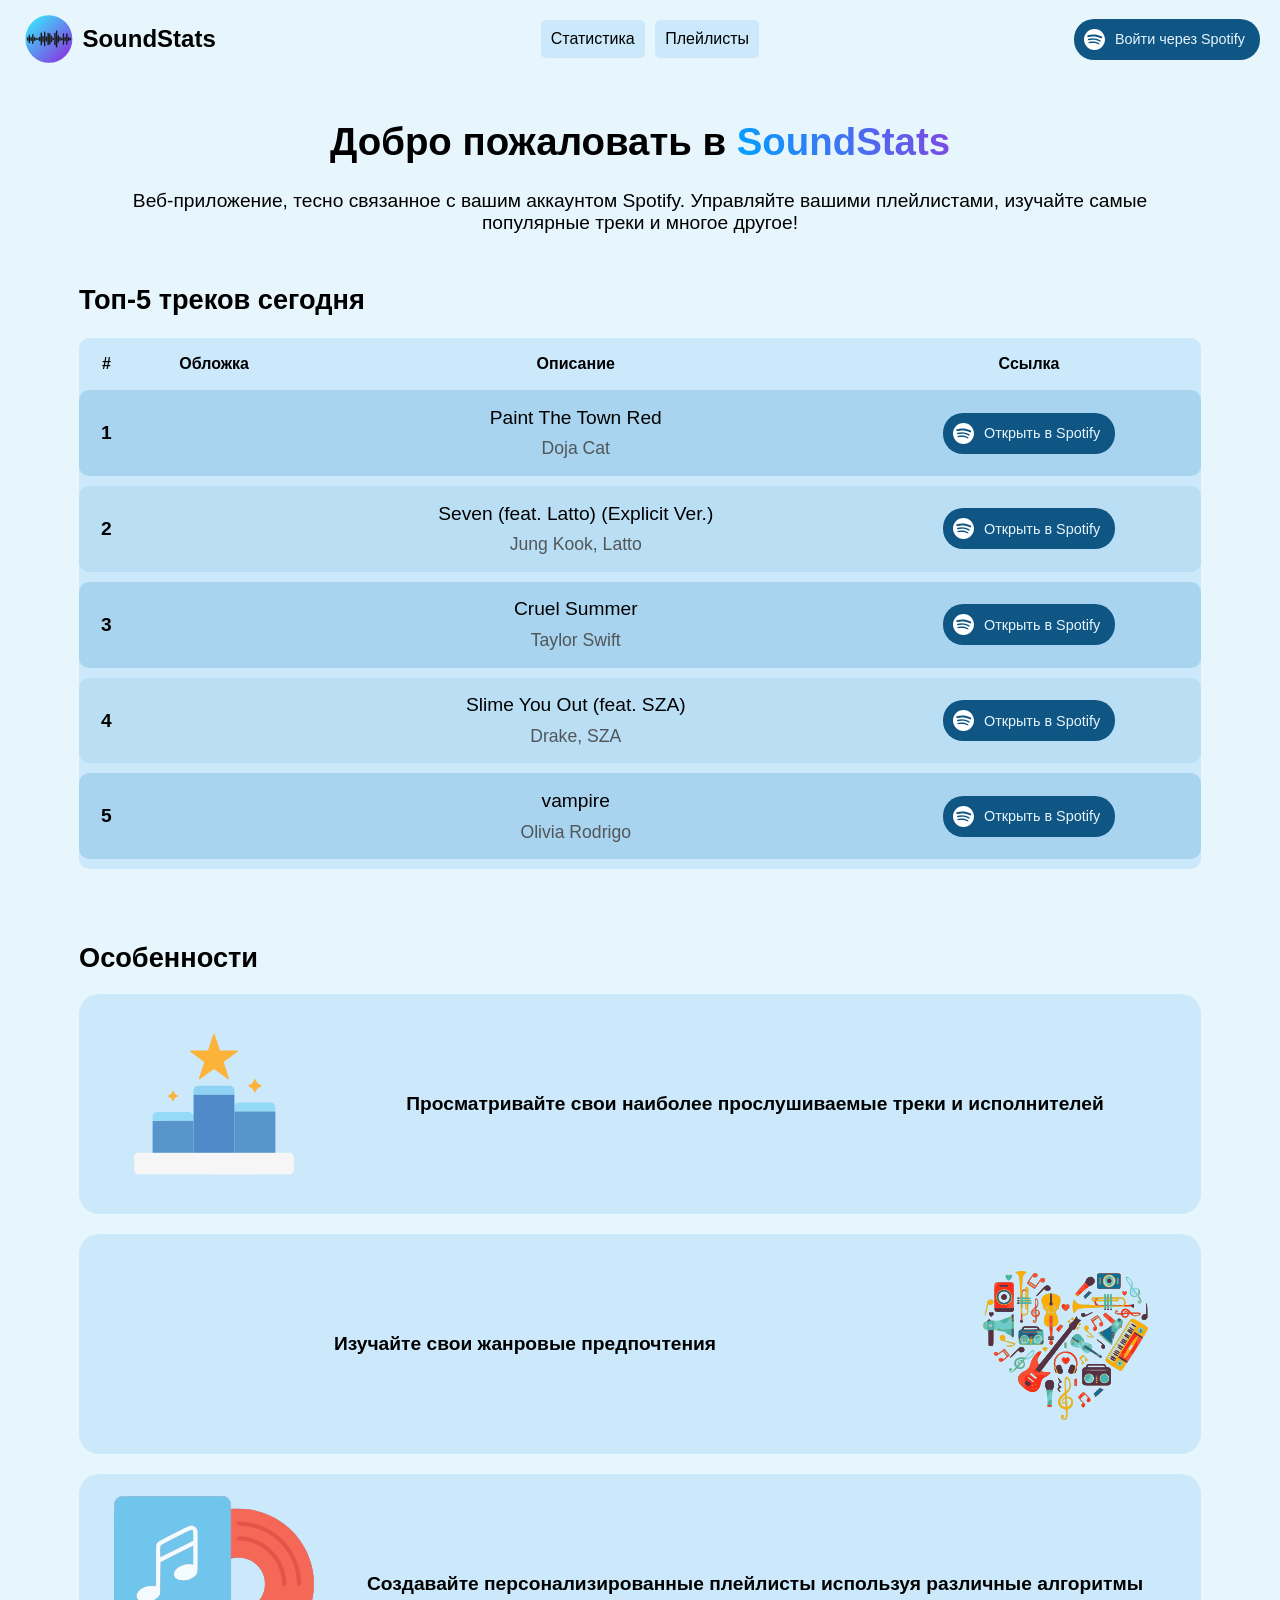
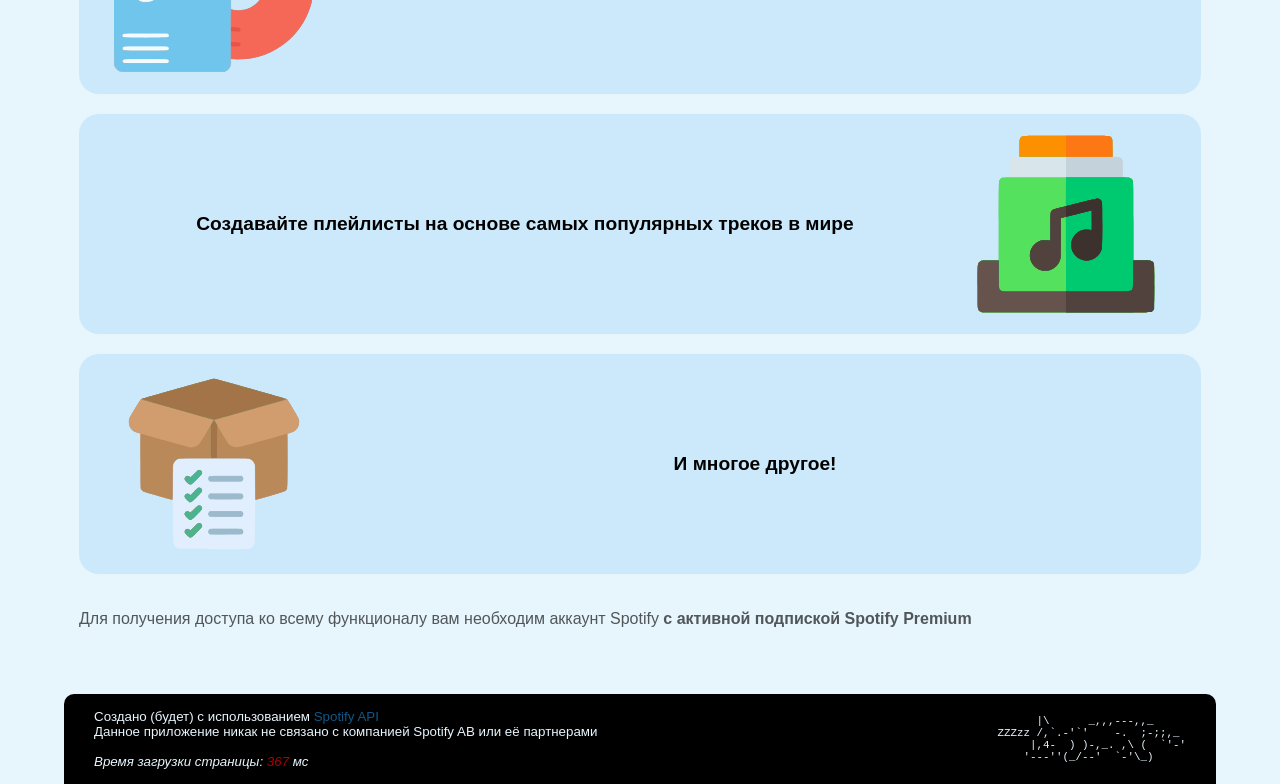
==== index.html @ 67414a47 "update spotify api links" ====
<!DOCTYPE html>
<html lang="ru">

<head>
    <meta charset="UTF-8">
    <meta name="viewport" content="user-scalable=no, initial-scale=1.0, maximum-scale=1.0, width=device-width">
    <link rel="stylesheet" href="css/outlines.css">
    <script src="js/loadTime.js"></script>
    <title>SoundStats</title>
</head>

<body class="page page_header_fixed">
<header class="header page__header header_fixed">
    <a href="index.html" class="logo">
        <img src="images/logo.svg" alt="" class="logo__icon">
        <h2 class="logo__name">SoundStats</h2>
    </a>
    <nav class="nav-menu">
        <ul class="menu">
            <li class="nav-menu__item">
                <a href="statistics.html" class="nav-button menu__nav-button">
                    <span class="nav-button__text">Статистика</span>
                </a>
            </li>
            <li class="nav-menu__item">
                <a href="playlists.html" class="nav-button menu__nav-button">
                    <span class="nav-button__text">Плейлисты</span>
                </a>
            </li>
        </ul>
    </nav>
    <a href="#" class="button button_primary button_iconed">
        <img src="images/spotify_icon_alt.svg" alt="" class="button__spotify-logo">
        <span class="button__text">Войти через Spotify</span>
    </a>
    <input type="checkbox" id="ham-toggle">
    <label class="ham-button" for="ham-toggle">
        <span></span>
    </label>
    <nav class="ham-menu">
        <ul class="menu">
            <li class="ham-menu__item">
                <a href="#" class="ham-menu__link">Войти</a>
            </li>
            <li class="ham-menu__item ham-menu__item_active">
                <a class="ham-menu__link">Главная</a>
            </li>
            <li class="ham-menu__item">
                <a href="statistics.html" class="ham-menu__link">Статистика</a>
            </li>
            <li class="ham-menu__item">
                <a href="playlists.html" class="ham-menu__link">Плейлисты</a>
            </li>
        </ul>
    </nav>
</header>

<main class="main">
    <div class="main__inner">
        <div class="welcome">
            <h1>Добро пожаловать в <span class="name_colored">SoundStats</span></h1>
            <p>
                Веб-приложение, тесно связанное с вашим аккаунтом Spotify.
                Управляйте вашими плейлистами, изучайте самые популярные треки и многое другое!
            </p>
        </div>

        <article class="top-tracks">
            <h2 class="top-tracks__title">Топ-5 треков
                <time datetime="2023-09-19">сегодня</time>
            </h2>
            <table class="table">
                <thead class="table__header">
                <tr>
                    <th class="table__cell">#</th>
                    <th class="table__cell">Обложка</th>
                    <th class="table__cell">Описание</th>
                    <th class="table__cell">Ссылка</th>
                </tr>
                </thead>
                <tbody>
                <tr class="table__row">
                    <td class="table__index table__cell">1</td>
                    <td class="table__cover table__cell">
                        <img src="https://i.scdn.co/image/ab67616d0000b2737acee948ecac8380c1b6ce30" class="table__cover-img" alt="">
                    </td>
                    <td class="table__info table__cell">
                        <p class="table__info-track">Paint The Town Red</p>
                        <p class="table__info-artist">Doja Cat</p>
                    </td>
                    <td class="table__link table__cell">
                        <a href="https://open.spotify.com/track/2IGMVunIBsBLtEQyoI1Mu7" class="button button_primary button_iconed">
                            <img src="images/spotify_icon_alt.svg" alt="" class="button__spotify-logo">
                            <span class="button__text">Открыть в Spotify</span>
                        </a>
                    </td>
                </tr>
                <tr class="table__row">
                    <td class="table__index table__cell">2</td>
                    <td class="table__cover table__cell">
                        <img src="https://i.scdn.co/image/ab67616d0000b273bf5cce5a0e1ed03a626bdd74" class="table__cover-img" alt="">
                    </td>
                    <td class="table__info table__cell">
                        <p class="table__info-track">Seven (feat. Latto) (Explicit Ver.)</p>
                        <p class="table__info-artist">Jung Kook, Latto</p>
                    </td>
                    <td class="table__link table__cell">
                        <a href="https://open.spotify.com/track/7x9aauaA9cu6tyfpHnqDLo" class="button button_primary button_iconed">
                            <img src="images/spotify_icon_alt.svg" alt="" class="button__spotify-logo">
                            <span class="button__text">Открыть в Spotify</span>
                        </a>
                    </td>
                </tr>
                <tr class="table__row">
                    <td class="table__index table__cell">3</td>
                    <td class="table__cover table__cell">
                        <img src="https://i.scdn.co/image/ab67616d0000b273e787cffec20aa2a396a61647" class="table__cover-img" alt="">
                    </td>
                    <td class="table__info table__cell">
                        <p class="table__info-track">Cruel Summer</p>
                        <p class="table__info-artist">Taylor Swift</p>
                    </td>
                    <td class="table__link table__cell">
                        <a href="https://open.spotify.com/track/1BxfuPKGuaTgP7aM0Bbdwr" class="button button_primary button_iconed">
                            <img src="images/spotify_icon_alt.svg" alt="" class="button__spotify-logo">
                            <span class="button__text">Открыть в Spotify</span>
                        </a>
                    </td>
                </tr>
                <tr class="table__row">
                    <td class="table__index table__cell">4</td>
                    <td class="table__cover table__cell">
                        <img src="https://i.scdn.co/image/ab67616d0000b2733b2df9103b8b1bad69ec4aa9" class="table__cover-img" alt="">
                    </td>
                    <td class="table__info table__cell">
                        <p class="table__info-track">Slime You Out (feat. SZA)</p>
                        <p class="table__info-artist">Drake, SZA</p>
                    </td>
                    <td class="table__link table__cell">
                        <a href="https://open.spotify.com/track/3RaCGXCiiMufRPoexXxGkV" class="button button_primary button_iconed">
                            <img src="images/spotify_icon_alt.svg" alt="" class="button__spotify-logo">
                            <span class="button__text">Открыть в Spotify</span>
                        </a>
                    </td>
                </tr>
                <tr class="table__row">
                    <td class="table__index table__cell">5</td>
                    <td class="table__cover table__cell">
                        <img src="https://i.scdn.co/image/ab67616d0000b273e85259a1cae29a8d91f2093d" class="table__cover-img" alt="">
                    </td>
                    <td class="table__info table__cell">
                        <p class="table__info-track">vampire</p>
                        <p class="table__info-artist">Olivia Rodrigo</p>
                    </td>
                    <td class="table__link table__cell">
                        <a href="https://open.spotify.com/track/1kuGVB7EU95pJObxwvfwKS" class="button button_primary button_iconed">
                            <img src="images/spotify_icon_alt.svg" alt="" class="button__spotify-logo">
                            <span class="button__text">Открыть в Spotify</span>
                        </a>
                    </td>
                </tr>
                </tbody>
            </table>
        </article>

        <article class="flex-list">
            <h2 class="flex-list__header">Особенности</h2>
            <article class="flex-list__item feature">
                <div class="feature__info">Просматривайте свои наиболее прослушиваемые треки и исполнителей</div>
                <img src="images/ranking.svg" class="feature__img" alt="ranking">
            </article>
            <article class="flex-list__item feature">
                <div class="feature__info">Изучайте свои жанровые предпочтения</div>
                <img src="images/music_genres.svg" class="feature__img" alt="music instruments">
            </article>
            <article class="flex-list__item feature">
                <div class="feature__info">Создавайте персонализированные плейлисты используя различные алгоритмы</div>
                <img src="images/album.svg" class="feature__img" alt="music album">
            </article>
            <article class="flex-list__item feature">
                <div class="feature__info">Создавайте плейлисты на основе самых популярных треков в мире</div>
                <img src="images/playlist.svg" class="feature__img" alt="playlist">
            </article>
            <article class="flex-list__item feature">
                <div class="feature__info">И многое другое!</div>
                <img src="images/features_list.svg" class="feature__img" alt="list">
            </article>
            <aside class="flex-list__footer">
                <p>
                    Для получения доступа ко всему функционалу вам необходим
                    аккаунт Spotify <strong>с активной подпиской Spotify Premium</strong>
                </p>
            </aside>
        </article>
    </div>
</main>

<footer class="footer page__footer">
    <div class="footer__info">
        Создано (будет) с использованием <a href="https://developer.spotify.com/documentation/web-api" class="link">Spotify API</a><br>
        Данное приложение никак не связано с компанией Spotify AB или её партнерами <br> <br>
        <div class="footer__load-time">
            Время загрузки страницы: <span id="load-time"></span>мс
        </div>
    </div>
    <div class="footer__ascii">
            <pre>
      |\      _,,,---,,_
ZZZzz /,`.-'`'    -.  ;-;;,_
     |,4-  ) )-,_. ,\ (  `'-'
    '---''(_/--'  `-'\_)</pre>
    </div>
</footer>

</body>
</html>
---- css/outlines.css ----
:root {
    --text: #000000;
    --text-secondary: color-mix(in srgb, var(--text) 65%, var(--background));
    --background: #e7f5fd;
    --primary: #105684;
    --secondary: #cbe9fb;
    --accent: #2282bf;
}

a {
    text-decoration: none;
    color: inherit;
}

.menu {
    list-style: none;
    margin: 0;
    padding: 0;
}

.nav-button {
    display: block;
    background-color: var(--secondary);
    border-radius: 5px;
    color: var(--text);
    text-align: center;
    padding: 10px;
    cursor: pointer;
}

.menu__nav-button {
    margin: 0 3px;
}

.logo__icon {
    display: inline-block;
    width: 48px;
    height: 48px;
    vertical-align: middle;
    margin: 5px;
}

.logo__name {
    display: inline-block;
    color: var(--text);
    vertical-align: middle;
    margin: auto 10px auto 0;
}

.button {
    height: 41px;
    display: inline-flex;
    border-radius: 20px;
    align-items: center;
    vertical-align: middle;
}

.button_iconed {
    padding-right: 15px;
}

.button_primary {
    background-color: var(--primary);
    color: var(--background);
}

.button_secondary {
    background-color: var(--secondary);
    color: var(--text);
}

.nav-menu {
    flex-grow: 0;
}

.nav-menu__item {
    display: inline-block;
}

.nav-button:hover {
    background-color: color-mix(in srgb, var(--secondary) 90%, var(--accent));
}

.nav-button:active {
    background-color: color-mix(in srgb, var(--secondary) 80%, var(--accent));
}

.button__spotify-logo {
    float: left;
    height: 21px;
    width: 21px;
    padding: 10px;
}

.page {
    color: var(--text);
    background-color: var(--background);
    font-family: "Trebuchet MS", sans-serif;
}

.page_header_fixed {
    margin: 120px 0 0 0;
}

.header {
    border-radius: 0 0 10px 10px;
    box-sizing: border-box;
    width: 100%;
    background-color: var(--background);
    display: flex;
    flex-direction: row;
    justify-content: space-between;
    align-items: center;
}

.page__header {
    padding: 10px 20px;
}

.header_fixed {
    position: fixed;
    top: 0;
    z-index: 1;
}

.footer {
    background-color: var(--text);
    color: var(--background);
    border-radius: 10px 10px 0 0;
    font-size: smaller;
    display: flex;
    align-items: center;
    justify-content: space-between;
}

.page__footer {
    margin: 0 5vw;
    padding: 5px 30px;
}

.footer__load-time {
    font-style: italic;
}

#load-time {
    color: #ab0000;
}

.nav-button__text_active {
    border-bottom: var(--accent) solid 2px;
}

.link {
    color: var(--primary);
}

.main__inner {
    margin: 0 5vw;
    padding: 0 15px;
}

.flex-list {
    display: flex;
    flex-direction: column;
    row-gap: 20px;
    margin: 50px 0;
}

.flex-list__item {

}

.feature {
    display: flex;
    align-items: center;
    background-color: var(--secondary);
    border-radius: 20px;
    padding: 10px 20px;
}

.feature__img {
    width: 200px;
    height: auto;
    aspect-ratio: 1;
    margin: 0 15px;
}

.flex-list__item:nth-child(even) {
    flex-direction: row-reverse;
}

.feature__info {
    align-self: center;
    text-align: center;
    flex-grow: 1;
    font-weight: 600;
    font-size: 1.2rem;
}

.flex-list__footer {
    color: var(--text-secondary);
}

.welcome {
    text-align: center;
    font-size: 1.2rem;
    margin: 50px 0;
}

.name_colored {
    background: -webkit-linear-gradient(20deg, #00a2ff, #8046e3);
    -webkit-background-clip: text;
    -webkit-text-fill-color: transparent;
}

.button__text {
    text-align: center;
    font-size: 0.9rem;
}

#ham-toggle {
    display: none;
}

.ham-button {
    display: none;
    align-items: center;
    position: fixed;
    right: 20px;
    width: 26px;
    height: 26px;
    cursor: pointer;
    z-index: 1;
}

.ham-button > span,
.ham-button > span::before,
.ham-button > span::after {
    display: block;
    position: absolute;
    width: 100%;
    height: 2px;
    background-color: var(--primary);
}
.ham-button > span::before {
    content: '';
    top: -8px;
}
.ham-button > span::after {
    content: '';
    top: 8px;
}

.ham-menu {
    position: fixed;
    visibility: hidden;
    top: 0;
    right: -100%;
    width: 270px;
    height: 100%;
    margin: 0;
    padding: 60px 0;
    list-style: none;
    text-align: center;
    background-color: var(--secondary);
    box-shadow: var(--accent) -1px 0 10px;
}

.ham-menu__item {
    display: block;
    margin: 12px 36px;
    color: var(--text);
    font-size: larger;
    font-weight: 600;
}

.ham-menu__item_active {
    border-left: var(--accent) solid 2px;
}

.ham-menu__item:hover {
    background-color: color-mix(in srgb, var(--secondary) 90%, var(--accent));
}

.ham-menu__item:active {
    background-color: color-mix(in srgb, var(--secondary) 80%, var(--accent));
}

.ham-menu__link {
    display: block;
    cursor: pointer;
    padding: 8px 0;
}

.footer__info {
    padding: 10px 0;
    flex-grow: 1;
}

.footer__ascii {
    margin-left: 10px;
}

.button:hover {
    filter: brightness(95%);
}

.button:active {
    filter: brightness(85%);
}

.top-tracks {
    margin: 50px 0;
}

.top-tracks__title {
    font-size: 1.7rem;
}

.table {
    background-color: var(--secondary);
    width: 100%;
    border-radius: 10px;
    border-spacing: 0 10px;
}

.flex-list__header {
    margin-bottom: 0;
    font-size: 1.7rem;
}

.table__cell {
    padding: 7px 10px;
}

.table__cover-img {
    height: 128px;
    box-shadow: 5px 5px 5px var(--accent);
}

.table__row {
    vertical-align: middle;
    text-align: center;
    background-color: color-mix(in srgb, var(--secondary) 80%, var(--accent));
}

.table__row>td:first-child, .table__row>th:first-child {
    border-radius: 10px 0 0 10px;
}

.table__row>td:last-child, .table__row>th:last-child {
    border-radius: 0 10px 10px 0;
}

.table__row:nth-child(even) {
    background-color: color-mix(in srgb, var(--secondary) 90%, var(--accent));
}

.table__info-track {
    font-size: 1.2rem;
    margin: 0.6rem;
}

.table__info-artist {
    font-size: 1.1rem;
    color: var(--text-secondary);
    margin: 0.6rem;
}

.table__index {
    font-size: 1.2rem;
    font-weight: 700;
}

@media screen and (max-width: 700px) {
    .nav-menu, .header .button {
        display: none;
    }
    .ham-button {
        display: flex;
    }
    .footer__ascii {
        display: none;
    }
    .table__cover-img {
        height: 96px;
    }
    #ham-toggle:checked ~ .ham-menu {
        visibility: visible;
        right: 0;
    }
}

@media screen and (max-width: 600px) {
    .flex-list .flex-list__item {
        flex-direction: column-reverse;
    }
    .feature__img {
        width: 150px;
    }
    .table__cover-img {
        height: 64px;
    }
    .table__cell {
        padding: 5px;
    }
    .main__inner {
        margin: 0;
        padding: 0 2vw;
    }
    .page__footer {
        margin: 0;
    }
}
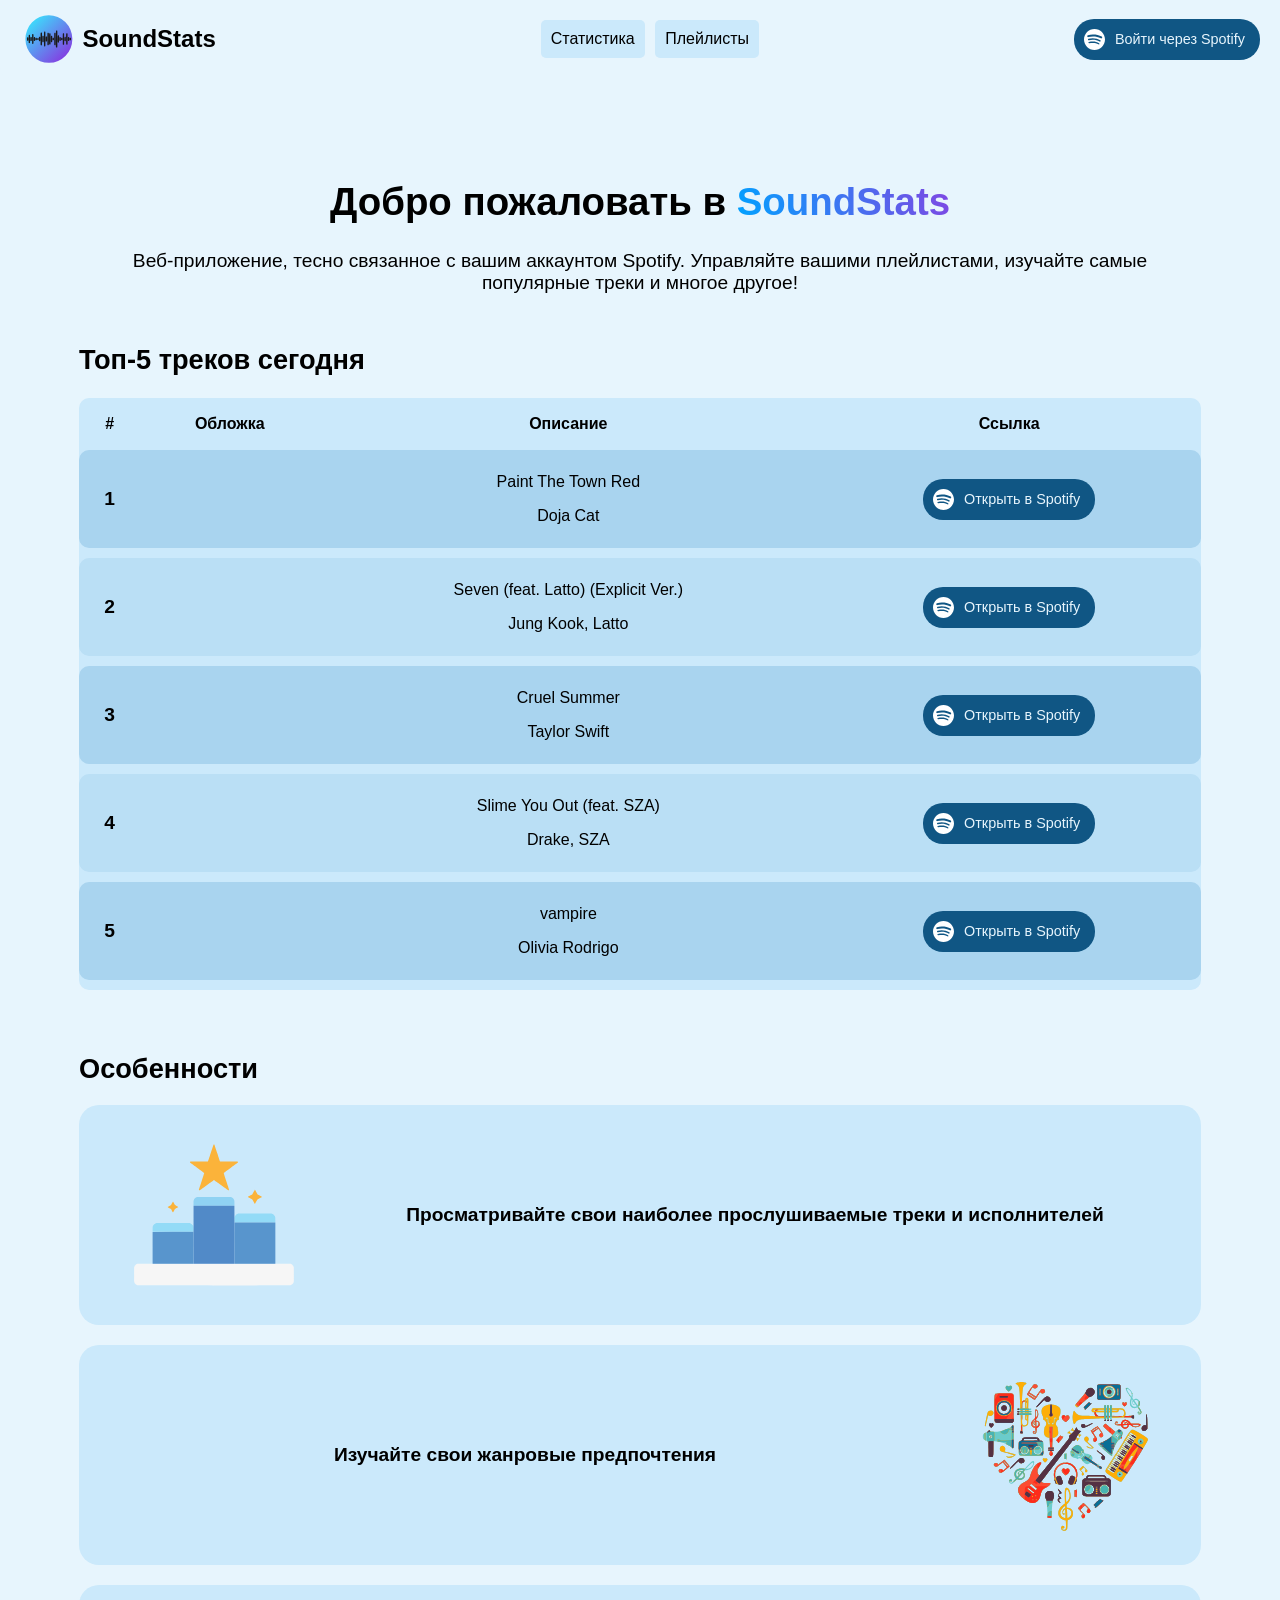
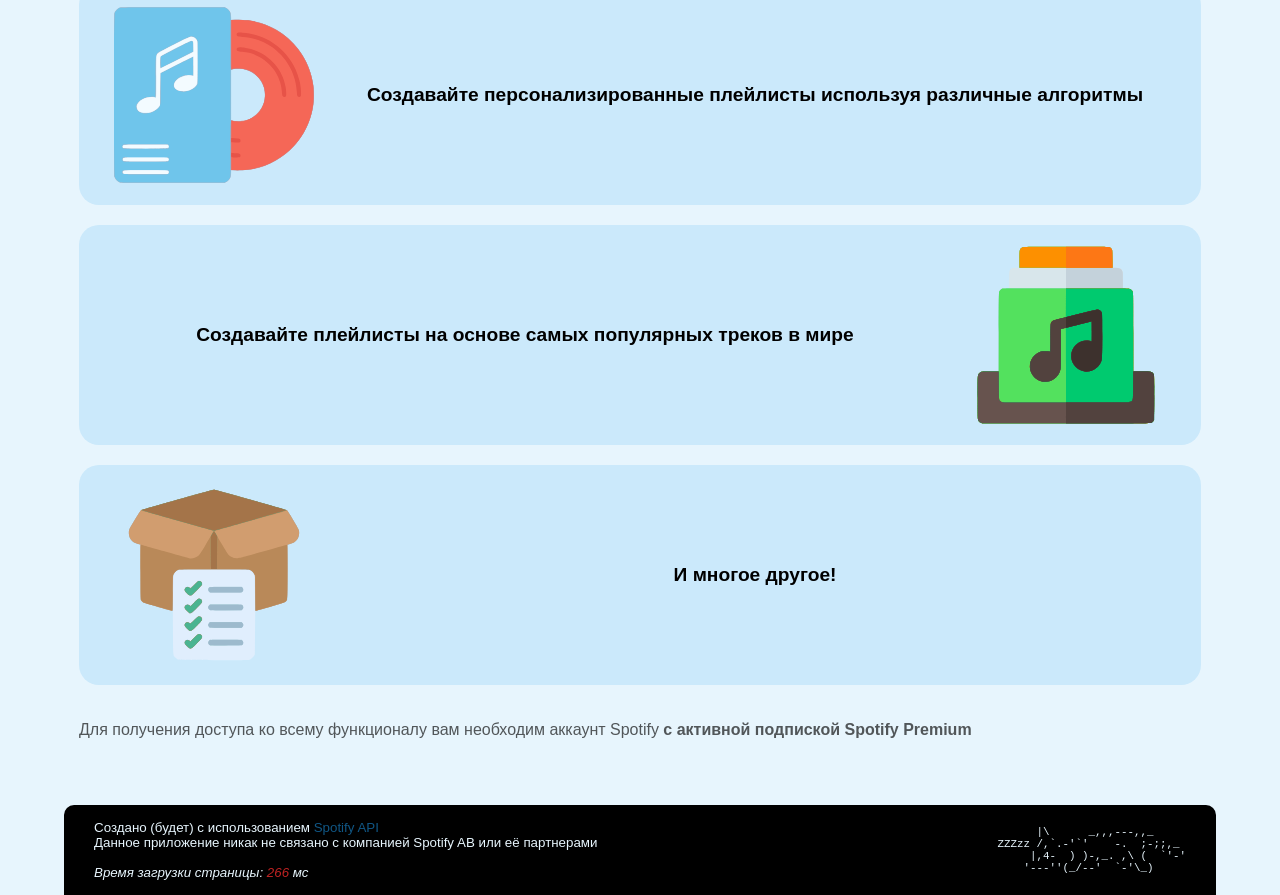
==== commit 7144c165: "rename table info classes" ====
--- a/index.html
+++ b/index.html
@@ -43,7 +43,7 @@
                 <a href="#" class="ham-menu__link">Войти</a>
             </li>
             <li class="ham-menu__item ham-menu__item_active">
-                <a class="ham-menu__link">Главная</a>
+                <a href="index.html" class="ham-menu__link">Главная</a>
             </li>
             <li class="ham-menu__item">
                 <a href="statistics.html" class="ham-menu__link">Статистика</a>
@@ -85,8 +85,8 @@
                         <img src="https://i.scdn.co/image/ab67616d0000b2737acee948ecac8380c1b6ce30" class="table__cover-img" alt="">
                     </td>
                     <td class="table__info table__cell">
-                        <p class="table__info-track">Paint The Town Red</p>
-                        <p class="table__info-artist">Doja Cat</p>
+                        <p class="table__info-primary">Paint The Town Red</p>
+                        <p class="table__info-secondary">Doja Cat</p>
                     </td>
                     <td class="table__link table__cell">
                         <a href="https://open.spotify.com/track/2IGMVunIBsBLtEQyoI1Mu7" class="button button_primary button_iconed">
@@ -101,8 +101,8 @@
                         <img src="https://i.scdn.co/image/ab67616d0000b273bf5cce5a0e1ed03a626bdd74" class="table__cover-img" alt="">
                     </td>
                     <td class="table__info table__cell">
-                        <p class="table__info-track">Seven (feat. Latto) (Explicit Ver.)</p>
-                        <p class="table__info-artist">Jung Kook, Latto</p>
+                        <p class="table__info-primary">Seven (feat. Latto) (Explicit Ver.)</p>
+                        <p class="table__info-secondary">Jung Kook, Latto</p>
                     </td>
                     <td class="table__link table__cell">
                         <a href="https://open.spotify.com/track/7x9aauaA9cu6tyfpHnqDLo" class="button button_primary button_iconed">
@@ -117,8 +117,8 @@
                         <img src="https://i.scdn.co/image/ab67616d0000b273e787cffec20aa2a396a61647" class="table__cover-img" alt="">
                     </td>
                     <td class="table__info table__cell">
-                        <p class="table__info-track">Cruel Summer</p>
-                        <p class="table__info-artist">Taylor Swift</p>
+                        <p class="table__info-primary">Cruel Summer</p>
+                        <p class="table__info-secondary">Taylor Swift</p>
                     </td>
                     <td class="table__link table__cell">
                         <a href="https://open.spotify.com/track/1BxfuPKGuaTgP7aM0Bbdwr" class="button button_primary button_iconed">
@@ -133,8 +133,8 @@
                         <img src="https://i.scdn.co/image/ab67616d0000b2733b2df9103b8b1bad69ec4aa9" class="table__cover-img" alt="">
                     </td>
                     <td class="table__info table__cell">
-                        <p class="table__info-track">Slime You Out (feat. SZA)</p>
-                        <p class="table__info-artist">Drake, SZA</p>
+                        <p class="table__info-primary">Slime You Out (feat. SZA)</p>
+                        <p class="table__info-secondary">Drake, SZA</p>
                     </td>
                     <td class="table__link table__cell">
                         <a href="https://open.spotify.com/track/3RaCGXCiiMufRPoexXxGkV" class="button button_primary button_iconed">
@@ -149,8 +149,8 @@
                         <img src="https://i.scdn.co/image/ab67616d0000b273e85259a1cae29a8d91f2093d" class="table__cover-img" alt="">
                     </td>
                     <td class="table__info table__cell">
-                        <p class="table__info-track">vampire</p>
-                        <p class="table__info-artist">Olivia Rodrigo</p>
+                        <p class="table__info-primary">vampire</p>
+                        <p class="table__info-secondary">Olivia Rodrigo</p>
                     </td>
                     <td class="table__link table__cell">
                         <a href="https://open.spotify.com/track/1kuGVB7EU95pJObxwvfwKS" class="button button_primary button_iconed">
--- a/css/outlines.css
+++ b/css/outlines.css
@@ -5,6 +5,7 @@
     --primary: #105684;
     --secondary: #cbe9fb;
     --accent: #2282bf;
+    --accent-alt: #bf2222;
 }
 
 a {
@@ -51,12 +52,16 @@
     height: 41px;
     display: inline-flex;
     border-radius: 20px;
-    align-items: center;
     vertical-align: middle;
+    padding: 0 15px;
+    align-items: center;
+    justify-content: center;
+    cursor: pointer;
+    border: none;
 }
 
 .button_iconed {
-    padding-right: 15px;
+    padding-left: 0;
 }
 
 .button_primary {
@@ -143,7 +148,7 @@
 }
 
 #load-time {
-    color: #ab0000;
+    color: var(--accent-alt);
 }
 
 .nav-button__text_active {
@@ -156,26 +161,25 @@
 
 .main__inner {
     margin: 0 5vw;
-    padding: 0 15px;
+    padding: 10px 15px;
 }
 
 .flex-list {
     display: flex;
     flex-direction: column;
     row-gap: 20px;
-    margin: 50px 0;
+    margin: 40px 0;
 }
 
 .flex-list__item {
-
+    background-color: var(--secondary);
+    border-radius: 20px;
+    padding: 10px 20px;
 }
 
 .feature {
     display: flex;
     align-items: center;
-    background-color: var(--secondary);
-    border-radius: 20px;
-    padding: 10px 20px;
 }
 
 .feature__img {
@@ -185,7 +189,7 @@
     margin: 0 15px;
 }
 
-.flex-list__item:nth-child(even) {
+.feature:nth-child(even) {
     flex-direction: row-reverse;
 }
 
@@ -310,7 +314,7 @@
 }
 
 .top-tracks {
-    margin: 50px 0;
+    margin: 40px 0;
 }
 
 .top-tracks__title {
@@ -372,6 +376,86 @@
     font-weight: 700;
 }
 
+.generator {
+    display: grid;
+    grid-template-columns: 5fr 1fr;
+    grid-template-rows: min-content 1fr min-content;
+    grid-template-areas:
+        "header header"
+        "info button"
+        "status button";
+    gap: 0 10px;
+    align-items: center;
+}
+
+.generator__header {
+    grid-area: header;
+}
+
+.generator__info {
+    grid-area: info;
+    margin: 0.5rem 0;
+}
+
+.generator__button {
+    grid-area: button;
+}
+
+.generator__status {
+    grid-area: status;
+    margin: 0.5rem 0;
+    color: var(--accent-alt);
+    font-style: italic;
+}
+
+.stats-container {
+    display: grid;
+    grid-template-areas:
+        'top-artists tracks-analysis'
+        'top-tracks top-tracks'
+        'top-genres like-tracks '
+        'like-artists like-tracks';
+    grid-template-columns: repeat(2, 1fr);
+    grid-template-rows: repeat(4, 1fr);
+    width: 100%;
+    gap: 40px;
+}
+
+.stats-container__item {
+    border-radius: 10px;
+    background-color: var(--secondary);
+    padding: 20px;
+}
+
+.user-top-tracks {
+    grid-area: top-tracks;
+
+}
+
+.user-top-genres {
+    grid-area: top-genres;
+
+}
+
+.user-top-artists {
+    grid-area: top-artists;
+    aspect-ratio: 1;
+}
+
+.user-tracks-analysis {
+    grid-area: tracks-analysis;
+}
+
+
+.user-like-tracks {
+    grid-area: like-tracks;
+}
+
+.user-like-artists {
+    grid-area: like-artists;
+}
+
+
 @media screen and (max-width: 700px) {
     .nav-menu, .header .button {
         display: none;
@@ -392,7 +476,7 @@
 }
 
 @media screen and (max-width: 600px) {
-    .flex-list .flex-list__item {
+    .flex-list .feature {
         flex-direction: column-reverse;
     }
     .feature__img {
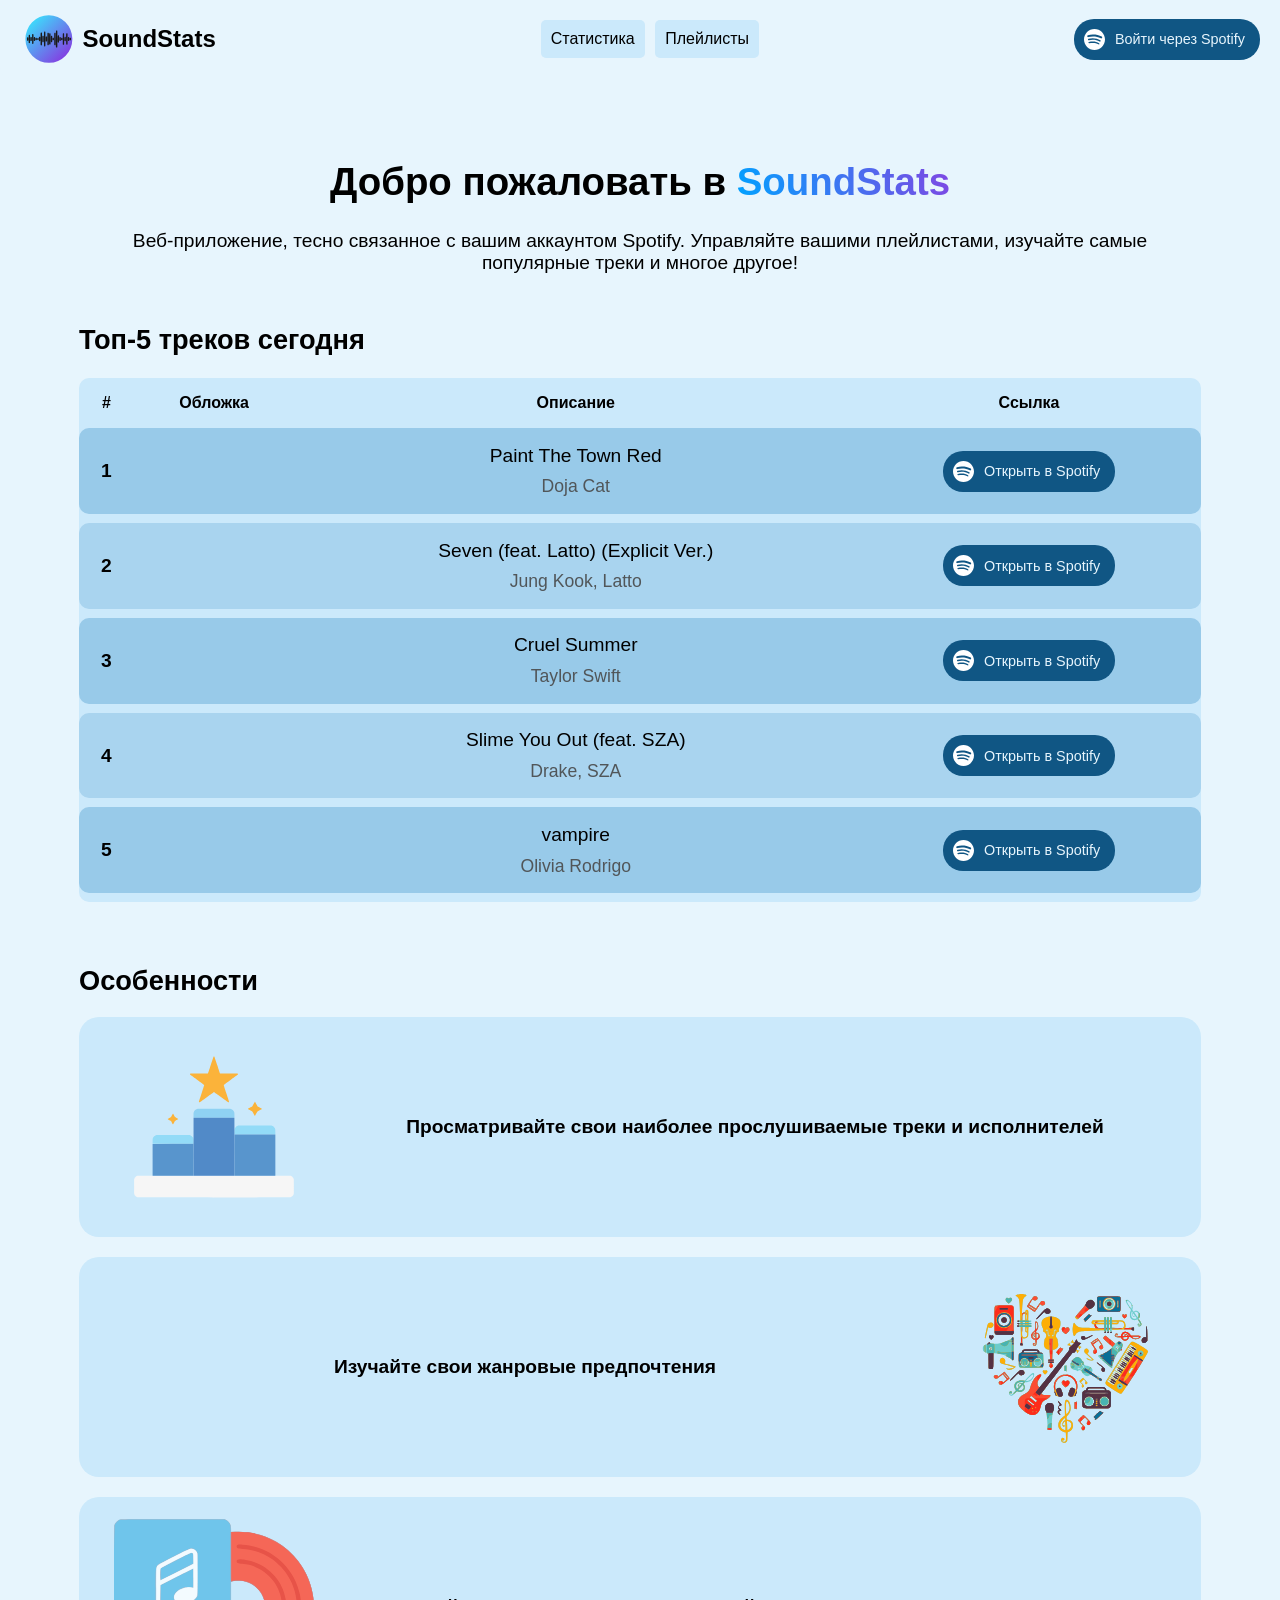
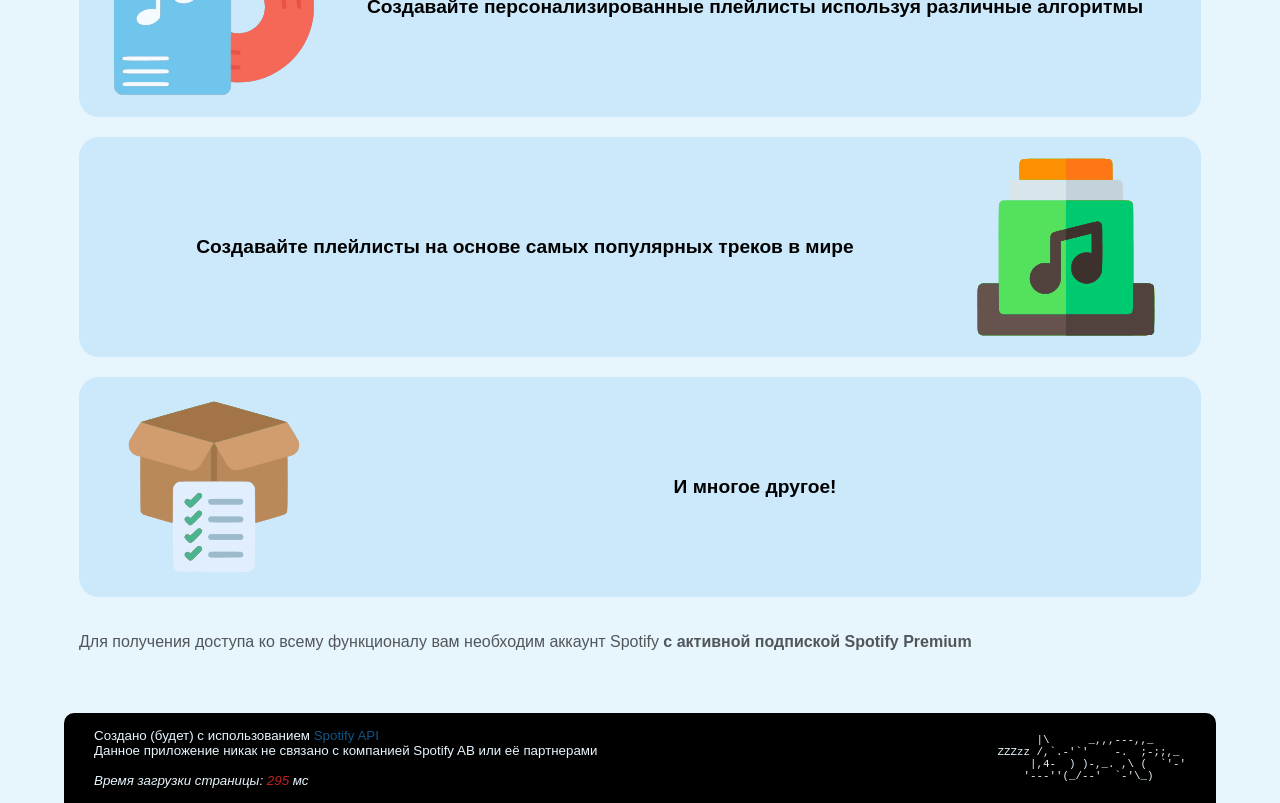
==== commit 6306a112: "active nav button in runtime" ====
--- a/index.html
+++ b/index.html
@@ -5,7 +5,7 @@
     <meta charset="UTF-8">
     <meta name="viewport" content="user-scalable=no, initial-scale=1.0, maximum-scale=1.0, width=device-width">
     <link rel="stylesheet" href="css/outlines.css">
-    <script src="js/loadTime.js"></script>
+    <script src="js/pageLoad.js"></script>
     <title>SoundStats</title>
 </head>
 
@@ -42,7 +42,7 @@
             <li class="ham-menu__item">
                 <a href="#" class="ham-menu__link">Войти</a>
             </li>
-            <li class="ham-menu__item ham-menu__item_active">
+            <li class="ham-menu__item">
                 <a href="index.html" class="ham-menu__link">Главная</a>
             </li>
             <li class="ham-menu__item">
--- a/css/outlines.css
+++ b/css/outlines.css
@@ -39,6 +39,7 @@
     height: 48px;
     vertical-align: middle;
     margin: 5px;
+    -webkit-user-drag: none;
 }
 
 .logo__name {
@@ -95,6 +96,7 @@
     height: 21px;
     width: 21px;
     padding: 10px;
+    -webkit-user-drag: none;
 }
 
 .page {
@@ -104,7 +106,7 @@
 }
 
 .page_header_fixed {
-    margin: 120px 0 0 0;
+    margin: 100px 0 0 0;
 }
 
 .header {
@@ -168,7 +170,7 @@
     display: flex;
     flex-direction: column;
     row-gap: 20px;
-    margin: 40px 0;
+    margin: 4vh 0;
 }
 
 .flex-list__item {
@@ -325,7 +327,11 @@
     background-color: var(--secondary);
     width: 100%;
     border-radius: 10px;
-    border-spacing: 0 10px;
+    border-spacing: 0 1vh;
+}
+
+.table_inner {
+    background-color: color-mix(in srgb, var(--secondary) 90%, var(--accent));
 }
 
 .flex-list__header {
@@ -338,14 +344,14 @@
 }
 
 .table__cover-img {
-    height: 128px;
+    height: 120px;
     box-shadow: 5px 5px 5px var(--accent);
 }
 
 .table__row {
     vertical-align: middle;
     text-align: center;
-    background-color: color-mix(in srgb, var(--secondary) 80%, var(--accent));
+    background-color: color-mix(in srgb, var(--secondary) 70%, var(--accent));
 }
 
 .table__row>td:first-child, .table__row>th:first-child {
@@ -357,15 +363,15 @@
 }
 
 .table__row:nth-child(even) {
-    background-color: color-mix(in srgb, var(--secondary) 90%, var(--accent));
-}
-
-.table__info-track {
+    background-color: color-mix(in srgb, var(--secondary) 80%, var(--accent));
+}
+
+.table__info-primary {
     font-size: 1.2rem;
     margin: 0.6rem;
 }
 
-.table__info-artist {
+.table__info-secondary {
     font-size: 1.1rem;
     color: var(--text-secondary);
     margin: 0.6rem;
@@ -416,15 +422,18 @@
         'top-genres like-tracks '
         'like-artists like-tracks';
     grid-template-columns: repeat(2, 1fr);
-    grid-template-rows: repeat(4, 1fr);
+    grid-template-rows: 1fr min-content 1fr;
     width: 100%;
-    gap: 40px;
+    gap: 2vw;
+    margin: 3vh 0;
 }
 
 .stats-container__item {
     border-radius: 10px;
     background-color: var(--secondary);
-    padding: 20px;
+    padding: 10px;
+    display: flex;
+    flex-direction: column;
 }
 
 .user-top-tracks {
@@ -434,25 +443,26 @@
 
 .user-top-genres {
     grid-area: top-genres;
-
 }
 
 .user-top-artists {
     grid-area: top-artists;
-    aspect-ratio: 1;
 }
 
 .user-tracks-analysis {
     grid-area: tracks-analysis;
 }
 
-
 .user-like-tracks {
     grid-area: like-tracks;
 }
 
 .user-like-artists {
     grid-area: like-artists;
+}
+
+#top-genres-plot, #tracks-analysis-plot {
+    flex-grow: 1;
 }
 
 
@@ -490,9 +500,23 @@
     }
     .main__inner {
         margin: 0;
-        padding: 0 2vw;
+        padding: 10px 2vw;
     }
     .page__footer {
         margin: 0;
     }
 }
+
+@media screen and (max-width: 1000px) {
+    .stats-container {
+        grid-template-areas:
+            'top-artists'
+            'tracks-analysis'
+            'top-tracks'
+            'top-genres'
+            'like-artists'
+            'like-tracks';
+        grid-template-columns: 1fr;
+        grid-template-rows: 1fr 1fr min-content 1fr;
+    }
+}
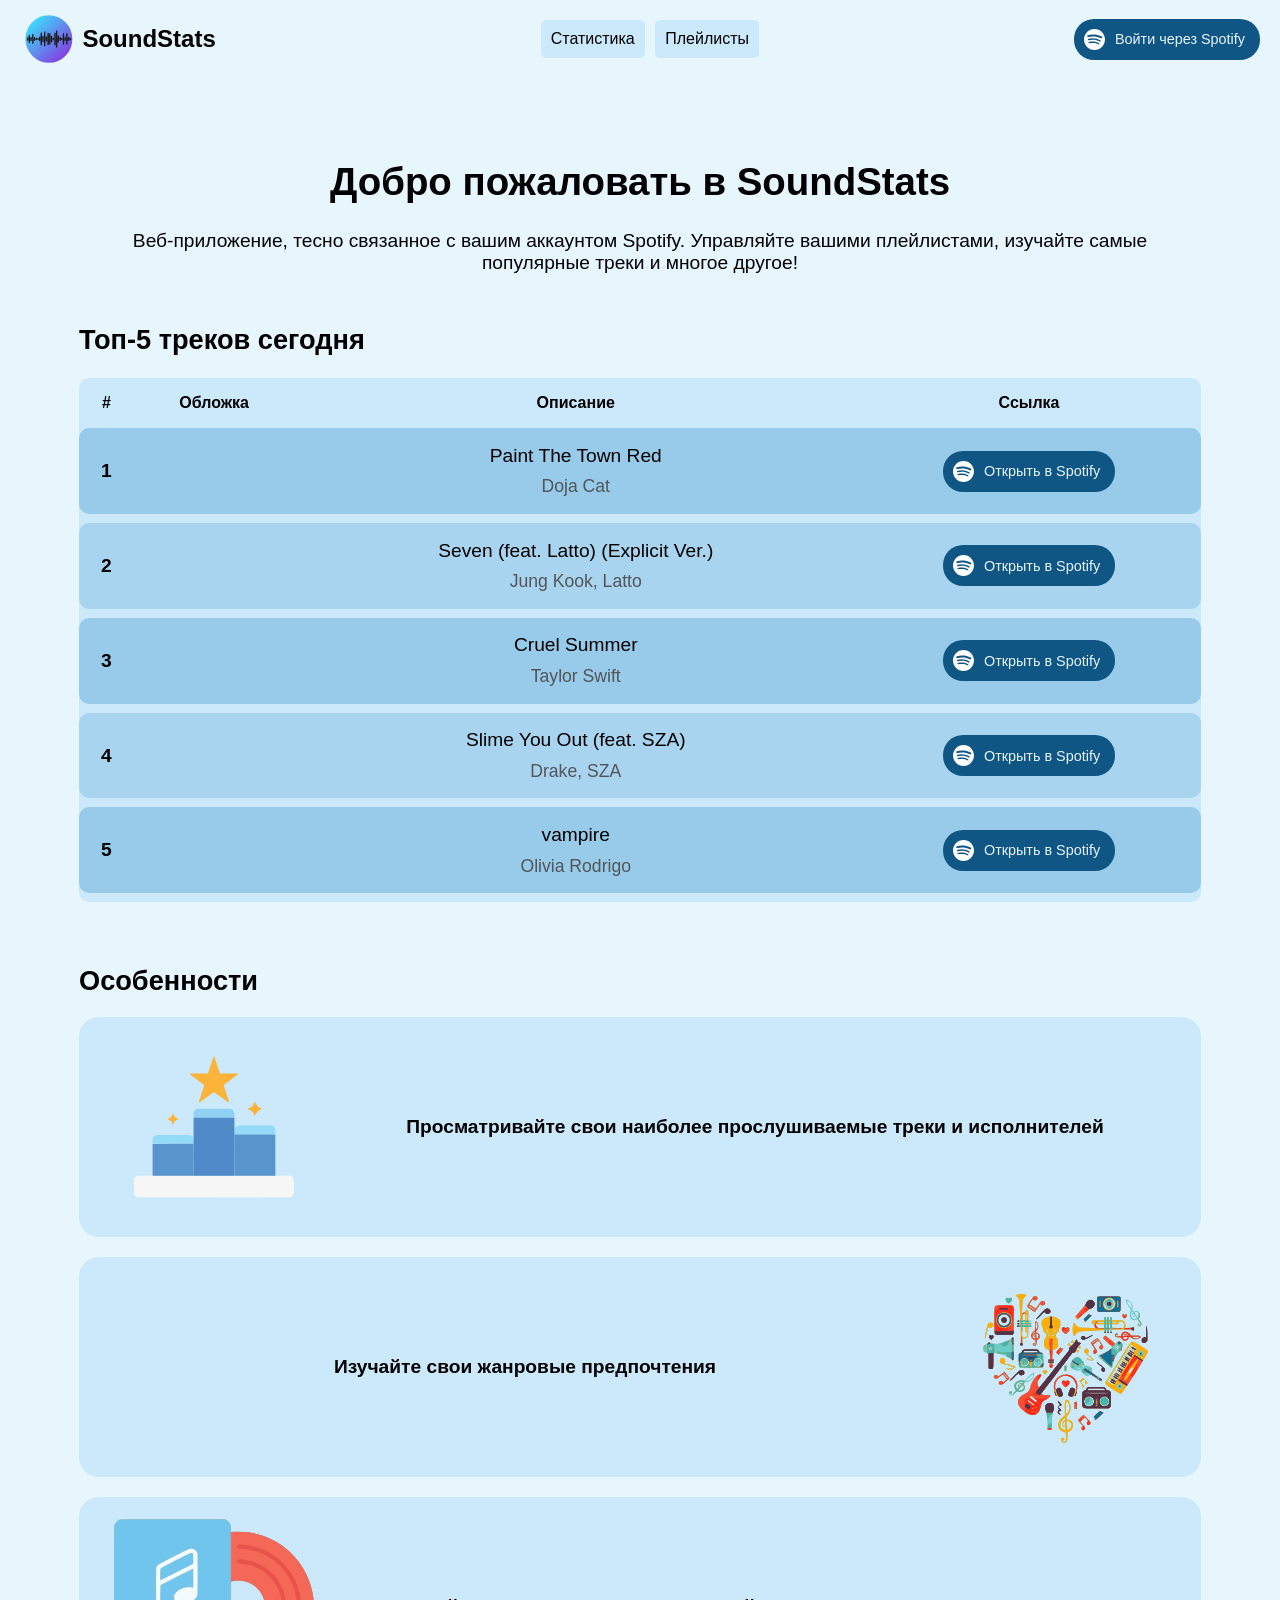
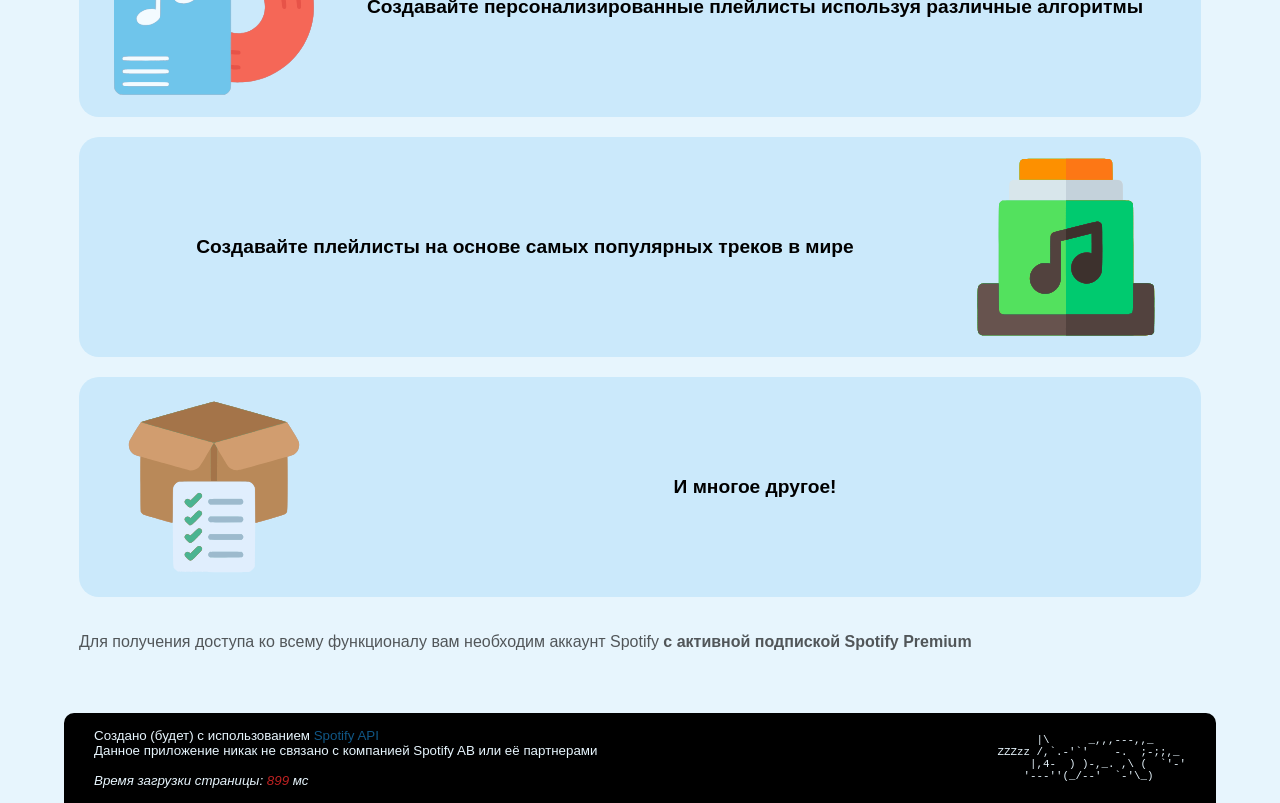
==== commit 19e94c82: "split outlines.css into blocks" ====
--- a/index.html
+++ b/index.html
@@ -30,7 +30,7 @@
         </ul>
     </nav>
     <a href="#" class="button button_primary button_iconed">
-        <img src="images/spotify_icon_alt.svg" alt="" class="button__spotify-logo">
+        <img src="images/spotify_icon_alt.svg" alt="" class="button__icon">
         <span class="button__text">Войти через Spotify</span>
     </a>
     <input type="checkbox" id="ham-toggle">
@@ -90,7 +90,7 @@
                     </td>
                     <td class="table__link table__cell">
                         <a href="https://open.spotify.com/track/2IGMVunIBsBLtEQyoI1Mu7" class="button button_primary button_iconed">
-                            <img src="images/spotify_icon_alt.svg" alt="" class="button__spotify-logo">
+                            <img src="images/spotify_icon_alt.svg" alt="" class="button__icon">
                             <span class="button__text">Открыть в Spotify</span>
                         </a>
                     </td>
@@ -106,7 +106,7 @@
                     </td>
                     <td class="table__link table__cell">
                         <a href="https://open.spotify.com/track/7x9aauaA9cu6tyfpHnqDLo" class="button button_primary button_iconed">
-                            <img src="images/spotify_icon_alt.svg" alt="" class="button__spotify-logo">
+                            <img src="images/spotify_icon_alt.svg" alt="" class="button__icon">
                             <span class="button__text">Открыть в Spotify</span>
                         </a>
                     </td>
@@ -122,7 +122,7 @@
                     </td>
                     <td class="table__link table__cell">
                         <a href="https://open.spotify.com/track/1BxfuPKGuaTgP7aM0Bbdwr" class="button button_primary button_iconed">
-                            <img src="images/spotify_icon_alt.svg" alt="" class="button__spotify-logo">
+                            <img src="images/spotify_icon_alt.svg" alt="" class="button__icon">
                             <span class="button__text">Открыть в Spotify</span>
                         </a>
                     </td>
@@ -138,7 +138,7 @@
                     </td>
                     <td class="table__link table__cell">
                         <a href="https://open.spotify.com/track/3RaCGXCiiMufRPoexXxGkV" class="button button_primary button_iconed">
-                            <img src="images/spotify_icon_alt.svg" alt="" class="button__spotify-logo">
+                            <img src="images/spotify_icon_alt.svg" alt="" class="button__icon">
                             <span class="button__text">Открыть в Spotify</span>
                         </a>
                     </td>
@@ -154,7 +154,7 @@
                     </td>
                     <td class="table__link table__cell">
                         <a href="https://open.spotify.com/track/1kuGVB7EU95pJObxwvfwKS" class="button button_primary button_iconed">
-                            <img src="images/spotify_icon_alt.svg" alt="" class="button__spotify-logo">
+                            <img src="images/spotify_icon_alt.svg" alt="" class="button__icon">
                             <span class="button__text">Открыть в Spotify</span>
                         </a>
                     </td>
--- a/css/outlines.css
+++ b/css/outlines.css
@@ -1,3 +1,33 @@
+@import "../common.blocks/page.css";
+@import "../common.blocks/header.css";
+@import "../common.blocks/logo.css";
+@import "../common.blocks/nav-menu.css";
+@import "../common.blocks/menu.css";
+@import "../common.blocks/nav-button.css";
+@import "../common.blocks/button.css";
+@import "../common.blocks/ham-menu.css";
+@import "../common.blocks/ham-button.css";
+
+@import "../common.blocks/main.css";
+@import "../common.blocks/welcome.css";
+@import "../common.blocks/top-tracks.css";
+@import "../common.blocks/table.css";
+@import "../common.blocks/flex-list.css";
+@import "../common.blocks/feature.css";
+@import "../common.blocks/generator.css";
+@import "../common.blocks/stats-container.css";
+
+@import "../common.blocks/user-top-tracks.css";
+@import "../common.blocks/user-top-artists.css";
+@import "../common.blocks/user-top-genres.css";
+@import "../common.blocks/user-like-artists.css";
+@import "../common.blocks/user-like-tracks.css";
+@import "../common.blocks/user-tracks-analysis.css";
+
+@import "../common.blocks/footer.css";
+@import "../common.blocks/link.css";
+
+
 :root {
     --text: #000000;
     --text-secondary: color-mix(in srgb, var(--text) 65%, var(--background));
@@ -11,512 +41,4 @@
 a {
     text-decoration: none;
     color: inherit;
-}
-
-.menu {
-    list-style: none;
-    margin: 0;
-    padding: 0;
-}
-
-.nav-button {
-    display: block;
-    background-color: var(--secondary);
-    border-radius: 5px;
-    color: var(--text);
-    text-align: center;
-    padding: 10px;
-    cursor: pointer;
-}
-
-.menu__nav-button {
-    margin: 0 3px;
-}
-
-.logo__icon {
-    display: inline-block;
-    width: 48px;
-    height: 48px;
-    vertical-align: middle;
-    margin: 5px;
-    -webkit-user-drag: none;
-}
-
-.logo__name {
-    display: inline-block;
-    color: var(--text);
-    vertical-align: middle;
-    margin: auto 10px auto 0;
-}
-
-.button {
-    height: 41px;
-    display: inline-flex;
-    border-radius: 20px;
-    vertical-align: middle;
-    padding: 0 15px;
-    align-items: center;
-    justify-content: center;
-    cursor: pointer;
-    border: none;
-}
-
-.button_iconed {
-    padding-left: 0;
-}
-
-.button_primary {
-    background-color: var(--primary);
-    color: var(--background);
-}
-
-.button_secondary {
-    background-color: var(--secondary);
-    color: var(--text);
-}
-
-.nav-menu {
-    flex-grow: 0;
-}
-
-.nav-menu__item {
-    display: inline-block;
-}
-
-.nav-button:hover {
-    background-color: color-mix(in srgb, var(--secondary) 90%, var(--accent));
-}
-
-.nav-button:active {
-    background-color: color-mix(in srgb, var(--secondary) 80%, var(--accent));
-}
-
-.button__spotify-logo {
-    float: left;
-    height: 21px;
-    width: 21px;
-    padding: 10px;
-    -webkit-user-drag: none;
-}
-
-.page {
-    color: var(--text);
-    background-color: var(--background);
-    font-family: "Trebuchet MS", sans-serif;
-}
-
-.page_header_fixed {
-    margin: 100px 0 0 0;
-}
-
-.header {
-    border-radius: 0 0 10px 10px;
-    box-sizing: border-box;
-    width: 100%;
-    background-color: var(--background);
-    display: flex;
-    flex-direction: row;
-    justify-content: space-between;
-    align-items: center;
-}
-
-.page__header {
-    padding: 10px 20px;
-}
-
-.header_fixed {
-    position: fixed;
-    top: 0;
-    z-index: 1;
-}
-
-.footer {
-    background-color: var(--text);
-    color: var(--background);
-    border-radius: 10px 10px 0 0;
-    font-size: smaller;
-    display: flex;
-    align-items: center;
-    justify-content: space-between;
-}
-
-.page__footer {
-    margin: 0 5vw;
-    padding: 5px 30px;
-}
-
-.footer__load-time {
-    font-style: italic;
-}
-
-#load-time {
-    color: var(--accent-alt);
-}
-
-.nav-button__text_active {
-    border-bottom: var(--accent) solid 2px;
-}
-
-.link {
-    color: var(--primary);
-}
-
-.main__inner {
-    margin: 0 5vw;
-    padding: 10px 15px;
-}
-
-.flex-list {
-    display: flex;
-    flex-direction: column;
-    row-gap: 20px;
-    margin: 4vh 0;
-}
-
-.flex-list__item {
-    background-color: var(--secondary);
-    border-radius: 20px;
-    padding: 10px 20px;
-}
-
-.feature {
-    display: flex;
-    align-items: center;
-}
-
-.feature__img {
-    width: 200px;
-    height: auto;
-    aspect-ratio: 1;
-    margin: 0 15px;
-}
-
-.feature:nth-child(even) {
-    flex-direction: row-reverse;
-}
-
-.feature__info {
-    align-self: center;
-    text-align: center;
-    flex-grow: 1;
-    font-weight: 600;
-    font-size: 1.2rem;
-}
-
-.flex-list__footer {
-    color: var(--text-secondary);
-}
-
-.welcome {
-    text-align: center;
-    font-size: 1.2rem;
-    margin: 50px 0;
-}
-
-.name_colored {
-    background: -webkit-linear-gradient(20deg, #00a2ff, #8046e3);
-    -webkit-background-clip: text;
-    -webkit-text-fill-color: transparent;
-}
-
-.button__text {
-    text-align: center;
-    font-size: 0.9rem;
-}
-
-#ham-toggle {
-    display: none;
-}
-
-.ham-button {
-    display: none;
-    align-items: center;
-    position: fixed;
-    right: 20px;
-    width: 26px;
-    height: 26px;
-    cursor: pointer;
-    z-index: 1;
-}
-
-.ham-button > span,
-.ham-button > span::before,
-.ham-button > span::after {
-    display: block;
-    position: absolute;
-    width: 100%;
-    height: 2px;
-    background-color: var(--primary);
-}
-.ham-button > span::before {
-    content: '';
-    top: -8px;
-}
-.ham-button > span::after {
-    content: '';
-    top: 8px;
-}
-
-.ham-menu {
-    position: fixed;
-    visibility: hidden;
-    top: 0;
-    right: -100%;
-    width: 270px;
-    height: 100%;
-    margin: 0;
-    padding: 60px 0;
-    list-style: none;
-    text-align: center;
-    background-color: var(--secondary);
-    box-shadow: var(--accent) -1px 0 10px;
-}
-
-.ham-menu__item {
-    display: block;
-    margin: 12px 36px;
-    color: var(--text);
-    font-size: larger;
-    font-weight: 600;
-}
-
-.ham-menu__item_active {
-    border-left: var(--accent) solid 2px;
-}
-
-.ham-menu__item:hover {
-    background-color: color-mix(in srgb, var(--secondary) 90%, var(--accent));
-}
-
-.ham-menu__item:active {
-    background-color: color-mix(in srgb, var(--secondary) 80%, var(--accent));
-}
-
-.ham-menu__link {
-    display: block;
-    cursor: pointer;
-    padding: 8px 0;
-}
-
-.footer__info {
-    padding: 10px 0;
-    flex-grow: 1;
-}
-
-.footer__ascii {
-    margin-left: 10px;
-}
-
-.button:hover {
-    filter: brightness(95%);
-}
-
-.button:active {
-    filter: brightness(85%);
-}
-
-.top-tracks {
-    margin: 40px 0;
-}
-
-.top-tracks__title {
-    font-size: 1.7rem;
-}
-
-.table {
-    background-color: var(--secondary);
-    width: 100%;
-    border-radius: 10px;
-    border-spacing: 0 1vh;
-}
-
-.table_inner {
-    background-color: color-mix(in srgb, var(--secondary) 90%, var(--accent));
-}
-
-.flex-list__header {
-    margin-bottom: 0;
-    font-size: 1.7rem;
-}
-
-.table__cell {
-    padding: 7px 10px;
-}
-
-.table__cover-img {
-    height: 120px;
-    box-shadow: 5px 5px 5px var(--accent);
-}
-
-.table__row {
-    vertical-align: middle;
-    text-align: center;
-    background-color: color-mix(in srgb, var(--secondary) 70%, var(--accent));
-}
-
-.table__row>td:first-child, .table__row>th:first-child {
-    border-radius: 10px 0 0 10px;
-}
-
-.table__row>td:last-child, .table__row>th:last-child {
-    border-radius: 0 10px 10px 0;
-}
-
-.table__row:nth-child(even) {
-    background-color: color-mix(in srgb, var(--secondary) 80%, var(--accent));
-}
-
-.table__info-primary {
-    font-size: 1.2rem;
-    margin: 0.6rem;
-}
-
-.table__info-secondary {
-    font-size: 1.1rem;
-    color: var(--text-secondary);
-    margin: 0.6rem;
-}
-
-.table__index {
-    font-size: 1.2rem;
-    font-weight: 700;
-}
-
-.generator {
-    display: grid;
-    grid-template-columns: 5fr 1fr;
-    grid-template-rows: min-content 1fr min-content;
-    grid-template-areas:
-        "header header"
-        "info button"
-        "status button";
-    gap: 0 10px;
-    align-items: center;
-}
-
-.generator__header {
-    grid-area: header;
-}
-
-.generator__info {
-    grid-area: info;
-    margin: 0.5rem 0;
-}
-
-.generator__button {
-    grid-area: button;
-}
-
-.generator__status {
-    grid-area: status;
-    margin: 0.5rem 0;
-    color: var(--accent-alt);
-    font-style: italic;
-}
-
-.stats-container {
-    display: grid;
-    grid-template-areas:
-        'top-artists tracks-analysis'
-        'top-tracks top-tracks'
-        'top-genres like-tracks '
-        'like-artists like-tracks';
-    grid-template-columns: repeat(2, 1fr);
-    grid-template-rows: 1fr min-content 1fr;
-    width: 100%;
-    gap: 2vw;
-    margin: 3vh 0;
-}
-
-.stats-container__item {
-    border-radius: 10px;
-    background-color: var(--secondary);
-    padding: 10px;
-    display: flex;
-    flex-direction: column;
-}
-
-.user-top-tracks {
-    grid-area: top-tracks;
-
-}
-
-.user-top-genres {
-    grid-area: top-genres;
-}
-
-.user-top-artists {
-    grid-area: top-artists;
-}
-
-.user-tracks-analysis {
-    grid-area: tracks-analysis;
-}
-
-.user-like-tracks {
-    grid-area: like-tracks;
-}
-
-.user-like-artists {
-    grid-area: like-artists;
-}
-
-#top-genres-plot, #tracks-analysis-plot {
-    flex-grow: 1;
-}
-
-
-@media screen and (max-width: 700px) {
-    .nav-menu, .header .button {
-        display: none;
-    }
-    .ham-button {
-        display: flex;
-    }
-    .footer__ascii {
-        display: none;
-    }
-    .table__cover-img {
-        height: 96px;
-    }
-    #ham-toggle:checked ~ .ham-menu {
-        visibility: visible;
-        right: 0;
-    }
-}
-
-@media screen and (max-width: 600px) {
-    .flex-list .feature {
-        flex-direction: column-reverse;
-    }
-    .feature__img {
-        width: 150px;
-    }
-    .table__cover-img {
-        height: 64px;
-    }
-    .table__cell {
-        padding: 5px;
-    }
-    .main__inner {
-        margin: 0;
-        padding: 10px 2vw;
-    }
-    .page__footer {
-        margin: 0;
-    }
-}
-
-@media screen and (max-width: 1000px) {
-    .stats-container {
-        grid-template-areas:
-            'top-artists'
-            'tracks-analysis'
-            'top-tracks'
-            'top-genres'
-            'like-artists'
-            'like-tracks';
-        grid-template-columns: 1fr;
-        grid-template-rows: 1fr 1fr min-content 1fr;
-    }
-}
+}
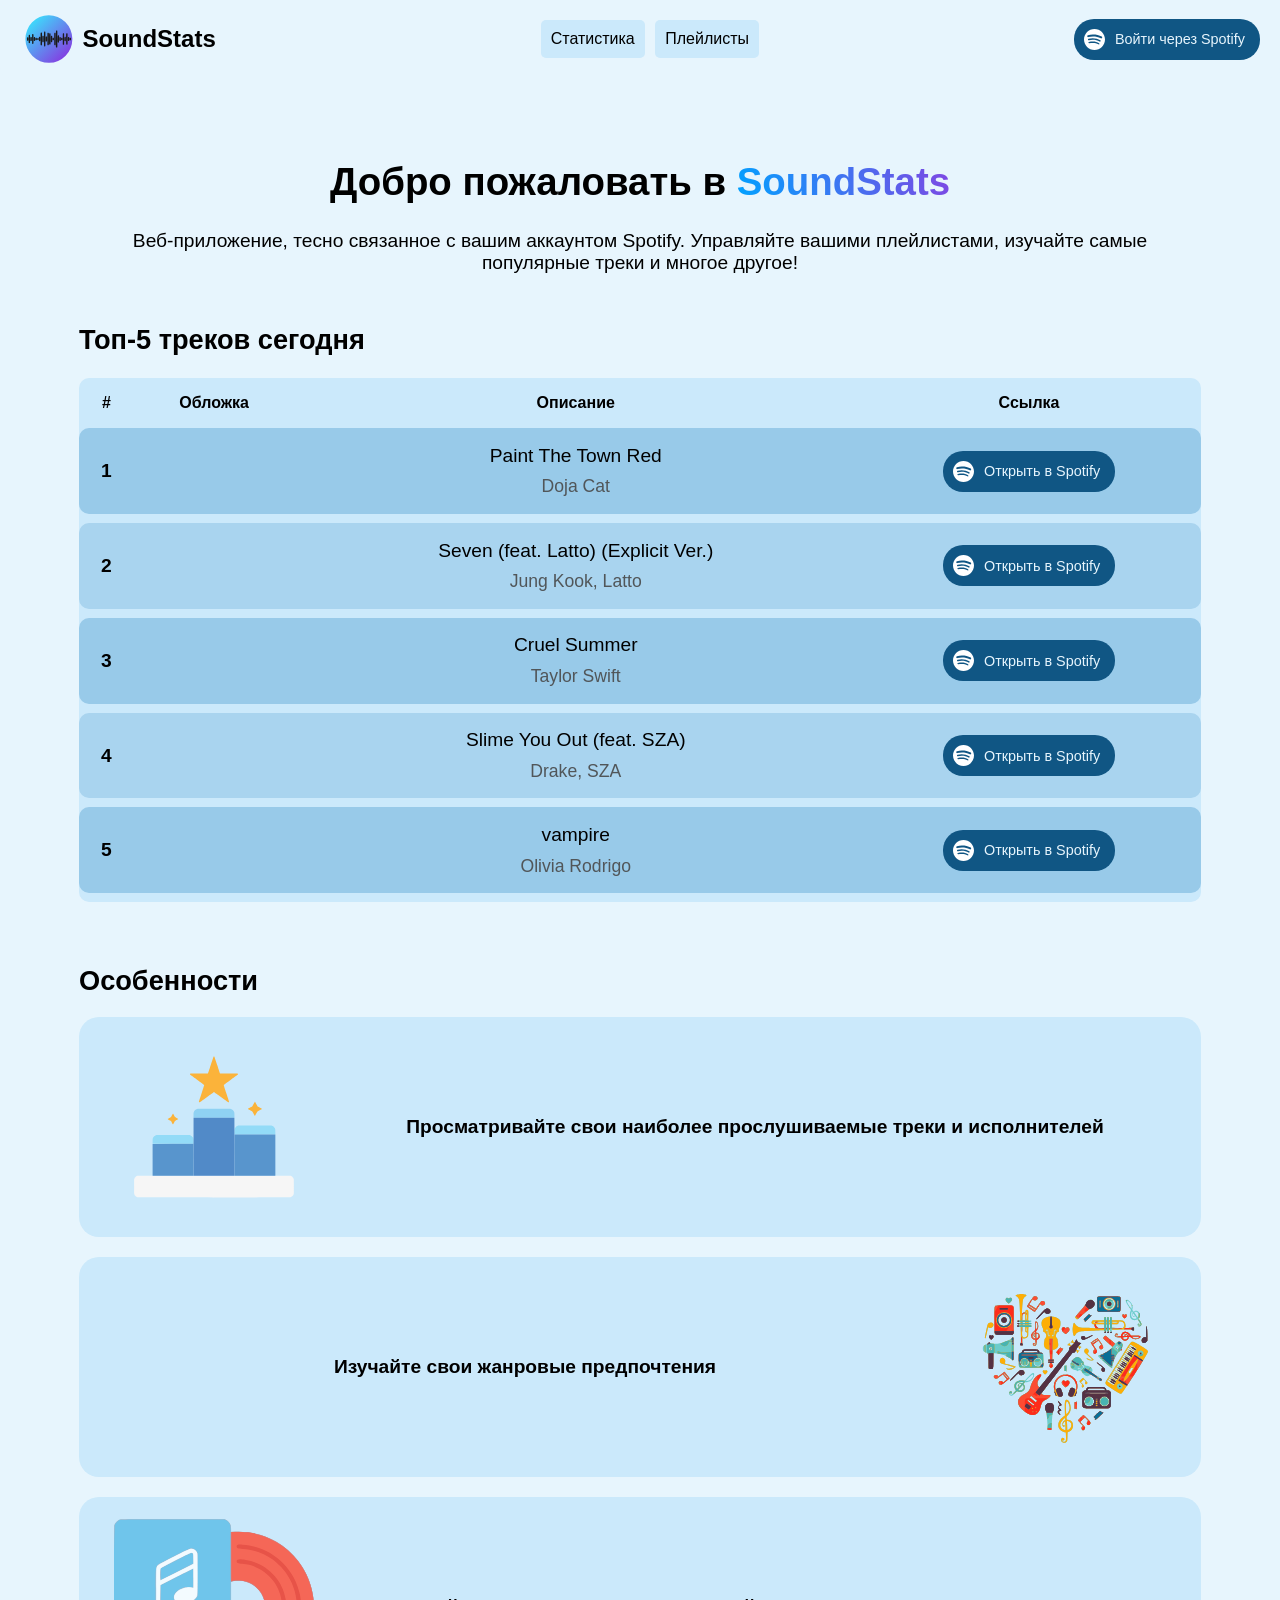
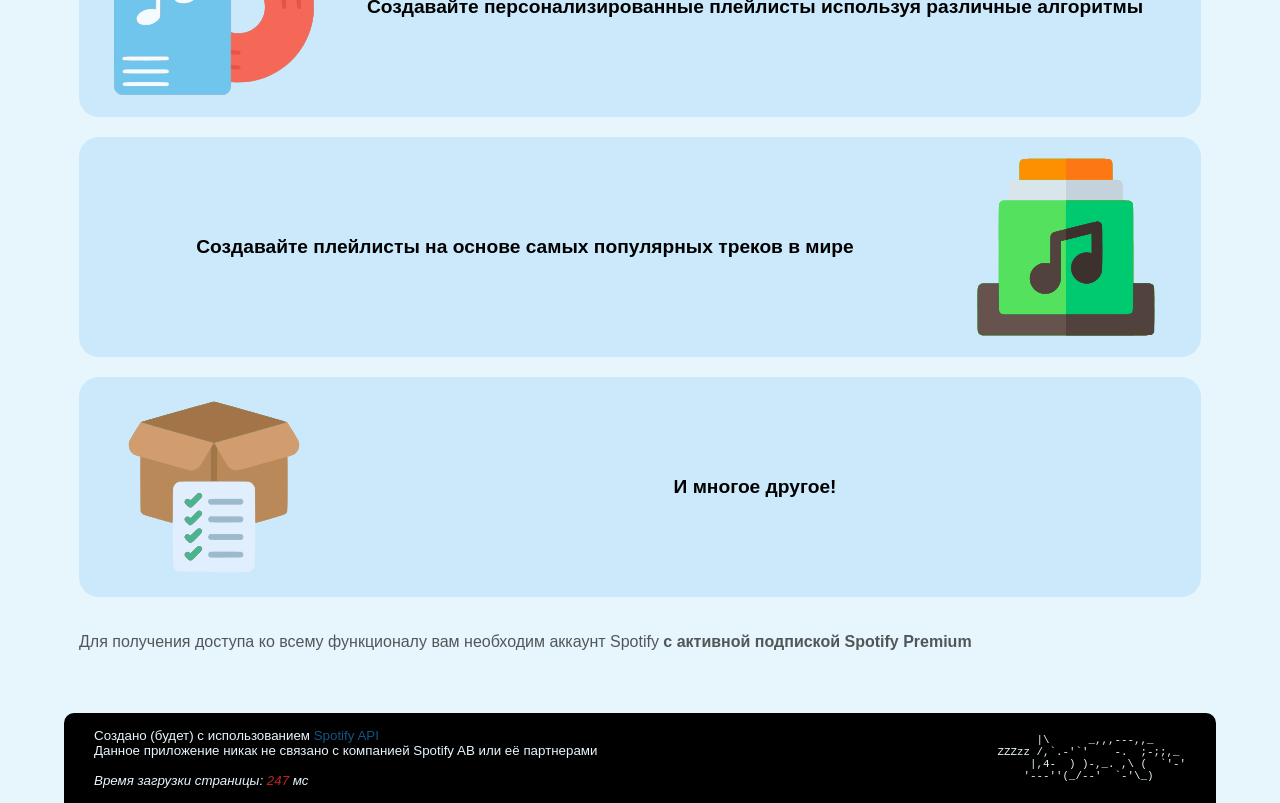
==== commit 60e186e7: "Merge pull request #4 from alexmoroz002/lab-4 Lab 4" ====
--- a/index.html
+++ b/index.html
@@ -30,7 +30,7 @@
         </ul>
     </nav>
     <a href="#" class="button button_primary button_iconed">
-        <img src="images/spotify_icon_alt.svg" alt="" class="button__icon">
+        <img src="images/spotify_icon_alt.svg" alt="" class="button__spotify-logo">
         <span class="button__text">Войти через Spotify</span>
     </a>
     <input type="checkbox" id="ham-toggle">
@@ -90,7 +90,7 @@
                     </td>
                     <td class="table__link table__cell">
                         <a href="https://open.spotify.com/track/2IGMVunIBsBLtEQyoI1Mu7" class="button button_primary button_iconed">
-                            <img src="images/spotify_icon_alt.svg" alt="" class="button__icon">
+                            <img src="images/spotify_icon_alt.svg" alt="" class="button__spotify-logo">
                             <span class="button__text">Открыть в Spotify</span>
                         </a>
                     </td>
@@ -106,7 +106,7 @@
                     </td>
                     <td class="table__link table__cell">
                         <a href="https://open.spotify.com/track/7x9aauaA9cu6tyfpHnqDLo" class="button button_primary button_iconed">
-                            <img src="images/spotify_icon_alt.svg" alt="" class="button__icon">
+                            <img src="images/spotify_icon_alt.svg" alt="" class="button__spotify-logo">
                             <span class="button__text">Открыть в Spotify</span>
                         </a>
                     </td>
@@ -122,7 +122,7 @@
                     </td>
                     <td class="table__link table__cell">
                         <a href="https://open.spotify.com/track/1BxfuPKGuaTgP7aM0Bbdwr" class="button button_primary button_iconed">
-                            <img src="images/spotify_icon_alt.svg" alt="" class="button__icon">
+                            <img src="images/spotify_icon_alt.svg" alt="" class="button__spotify-logo">
                             <span class="button__text">Открыть в Spotify</span>
                         </a>
                     </td>
@@ -138,7 +138,7 @@
                     </td>
                     <td class="table__link table__cell">
                         <a href="https://open.spotify.com/track/3RaCGXCiiMufRPoexXxGkV" class="button button_primary button_iconed">
-                            <img src="images/spotify_icon_alt.svg" alt="" class="button__icon">
+                            <img src="images/spotify_icon_alt.svg" alt="" class="button__spotify-logo">
                             <span class="button__text">Открыть в Spotify</span>
                         </a>
                     </td>
@@ -154,7 +154,7 @@
                     </td>
                     <td class="table__link table__cell">
                         <a href="https://open.spotify.com/track/1kuGVB7EU95pJObxwvfwKS" class="button button_primary button_iconed">
-                            <img src="images/spotify_icon_alt.svg" alt="" class="button__icon">
+                            <img src="images/spotify_icon_alt.svg" alt="" class="button__spotify-logo">
                             <span class="button__text">Открыть в Spotify</span>
                         </a>
                     </td>
--- a/css/outlines.css
+++ b/css/outlines.css
@@ -1,33 +1,3 @@
-@import "../common.blocks/page.css";
-@import "../common.blocks/header.css";
-@import "../common.blocks/logo.css";
-@import "../common.blocks/nav-menu.css";
-@import "../common.blocks/menu.css";
-@import "../common.blocks/nav-button.css";
-@import "../common.blocks/button.css";
-@import "../common.blocks/ham-menu.css";
-@import "../common.blocks/ham-button.css";
-
-@import "../common.blocks/main.css";
-@import "../common.blocks/welcome.css";
-@import "../common.blocks/top-tracks.css";
-@import "../common.blocks/table.css";
-@import "../common.blocks/flex-list.css";
-@import "../common.blocks/feature.css";
-@import "../common.blocks/generator.css";
-@import "../common.blocks/stats-container.css";
-
-@import "../common.blocks/user-top-tracks.css";
-@import "../common.blocks/user-top-artists.css";
-@import "../common.blocks/user-top-genres.css";
-@import "../common.blocks/user-like-artists.css";
-@import "../common.blocks/user-like-tracks.css";
-@import "../common.blocks/user-tracks-analysis.css";
-
-@import "../common.blocks/footer.css";
-@import "../common.blocks/link.css";
-
-
 :root {
     --text: #000000;
     --text-secondary: color-mix(in srgb, var(--text) 65%, var(--background));
@@ -41,4 +11,512 @@
 a {
     text-decoration: none;
     color: inherit;
-}+}
+
+.menu {
+    list-style: none;
+    margin: 0;
+    padding: 0;
+}
+
+.nav-button {
+    display: block;
+    background-color: var(--secondary);
+    border-radius: 5px;
+    color: var(--text);
+    text-align: center;
+    padding: 10px;
+    cursor: pointer;
+}
+
+.menu__nav-button {
+    margin: 0 3px;
+}
+
+.logo__icon {
+    display: inline-block;
+    width: 48px;
+    height: 48px;
+    vertical-align: middle;
+    margin: 5px;
+    -webkit-user-drag: none;
+}
+
+.logo__name {
+    display: inline-block;
+    color: var(--text);
+    vertical-align: middle;
+    margin: auto 10px auto 0;
+}
+
+.button {
+    height: 41px;
+    display: inline-flex;
+    border-radius: 20px;
+    vertical-align: middle;
+    padding: 0 15px;
+    align-items: center;
+    justify-content: center;
+    cursor: pointer;
+    border: none;
+}
+
+.button_iconed {
+    padding-left: 0;
+}
+
+.button_primary {
+    background-color: var(--primary);
+    color: var(--background);
+}
+
+.button_secondary {
+    background-color: var(--secondary);
+    color: var(--text);
+}
+
+.nav-menu {
+    flex-grow: 0;
+}
+
+.nav-menu__item {
+    display: inline-block;
+}
+
+.nav-button:hover {
+    background-color: color-mix(in srgb, var(--secondary) 90%, var(--accent));
+}
+
+.nav-button:active {
+    background-color: color-mix(in srgb, var(--secondary) 80%, var(--accent));
+}
+
+.button__spotify-logo {
+    float: left;
+    height: 21px;
+    width: 21px;
+    padding: 10px;
+    -webkit-user-drag: none;
+}
+
+.page {
+    color: var(--text);
+    background-color: var(--background);
+    font-family: "Trebuchet MS", sans-serif;
+}
+
+.page_header_fixed {
+    margin: 100px 0 0 0;
+}
+
+.header {
+    border-radius: 0 0 10px 10px;
+    box-sizing: border-box;
+    width: 100%;
+    background-color: var(--background);
+    display: flex;
+    flex-direction: row;
+    justify-content: space-between;
+    align-items: center;
+}
+
+.page__header {
+    padding: 10px 20px;
+}
+
+.header_fixed {
+    position: fixed;
+    top: 0;
+    z-index: 1;
+}
+
+.footer {
+    background-color: var(--text);
+    color: var(--background);
+    border-radius: 10px 10px 0 0;
+    font-size: smaller;
+    display: flex;
+    align-items: center;
+    justify-content: space-between;
+}
+
+.page__footer {
+    margin: 0 5vw;
+    padding: 5px 30px;
+}
+
+.footer__load-time {
+    font-style: italic;
+}
+
+#load-time {
+    color: var(--accent-alt);
+}
+
+.nav-button__text_active {
+    border-bottom: var(--accent) solid 2px;
+}
+
+.link {
+    color: var(--primary);
+}
+
+.main__inner {
+    margin: 0 5vw;
+    padding: 10px 15px;
+}
+
+.flex-list {
+    display: flex;
+    flex-direction: column;
+    row-gap: 20px;
+    margin: 4vh 0;
+}
+
+.flex-list__item {
+    background-color: var(--secondary);
+    border-radius: 20px;
+    padding: 10px 20px;
+}
+
+.feature {
+    display: flex;
+    align-items: center;
+}
+
+.feature__img {
+    width: 200px;
+    height: auto;
+    aspect-ratio: 1;
+    margin: 0 15px;
+}
+
+.feature:nth-child(even) {
+    flex-direction: row-reverse;
+}
+
+.feature__info {
+    align-self: center;
+    text-align: center;
+    flex-grow: 1;
+    font-weight: 600;
+    font-size: 1.2rem;
+}
+
+.flex-list__footer {
+    color: var(--text-secondary);
+}
+
+.welcome {
+    text-align: center;
+    font-size: 1.2rem;
+    margin: 50px 0;
+}
+
+.name_colored {
+    background: -webkit-linear-gradient(20deg, #00a2ff, #8046e3);
+    -webkit-background-clip: text;
+    -webkit-text-fill-color: transparent;
+}
+
+.button__text {
+    text-align: center;
+    font-size: 0.9rem;
+}
+
+#ham-toggle {
+    display: none;
+}
+
+.ham-button {
+    display: none;
+    align-items: center;
+    position: fixed;
+    right: 20px;
+    width: 26px;
+    height: 26px;
+    cursor: pointer;
+    z-index: 1;
+}
+
+.ham-button > span,
+.ham-button > span::before,
+.ham-button > span::after {
+    display: block;
+    position: absolute;
+    width: 100%;
+    height: 2px;
+    background-color: var(--primary);
+}
+.ham-button > span::before {
+    content: '';
+    top: -8px;
+}
+.ham-button > span::after {
+    content: '';
+    top: 8px;
+}
+
+.ham-menu {
+    position: fixed;
+    visibility: hidden;
+    top: 0;
+    right: -100%;
+    width: 270px;
+    height: 100%;
+    margin: 0;
+    padding: 60px 0;
+    list-style: none;
+    text-align: center;
+    background-color: var(--secondary);
+    box-shadow: var(--accent) -1px 0 10px;
+}
+
+.ham-menu__item {
+    display: block;
+    margin: 12px 36px;
+    color: var(--text);
+    font-size: larger;
+    font-weight: 600;
+}
+
+.ham-menu__item_active {
+    border-left: var(--accent) solid 2px;
+}
+
+.ham-menu__item:hover {
+    background-color: color-mix(in srgb, var(--secondary) 90%, var(--accent));
+}
+
+.ham-menu__item:active {
+    background-color: color-mix(in srgb, var(--secondary) 80%, var(--accent));
+}
+
+.ham-menu__link {
+    display: block;
+    cursor: pointer;
+    padding: 8px 0;
+}
+
+.footer__info {
+    padding: 10px 0;
+    flex-grow: 1;
+}
+
+.footer__ascii {
+    margin-left: 10px;
+}
+
+.button:hover {
+    filter: brightness(95%);
+}
+
+.button:active {
+    filter: brightness(85%);
+}
+
+.top-tracks {
+    margin: 40px 0;
+}
+
+.top-tracks__title {
+    font-size: 1.7rem;
+}
+
+.table {
+    background-color: var(--secondary);
+    width: 100%;
+    border-radius: 10px;
+    border-spacing: 0 1vh;
+}
+
+.table_inner {
+    background-color: color-mix(in srgb, var(--secondary) 90%, var(--accent));
+}
+
+.flex-list__header {
+    margin-bottom: 0;
+    font-size: 1.7rem;
+}
+
+.table__cell {
+    padding: 7px 10px;
+}
+
+.table__cover-img {
+    height: 120px;
+    box-shadow: 5px 5px 5px var(--accent);
+}
+
+.table__row {
+    vertical-align: middle;
+    text-align: center;
+    background-color: color-mix(in srgb, var(--secondary) 70%, var(--accent));
+}
+
+.table__row>td:first-child, .table__row>th:first-child {
+    border-radius: 10px 0 0 10px;
+}
+
+.table__row>td:last-child, .table__row>th:last-child {
+    border-radius: 0 10px 10px 0;
+}
+
+.table__row:nth-child(even) {
+    background-color: color-mix(in srgb, var(--secondary) 80%, var(--accent));
+}
+
+.table__info-primary {
+    font-size: 1.2rem;
+    margin: 0.6rem;
+}
+
+.table__info-secondary {
+    font-size: 1.1rem;
+    color: var(--text-secondary);
+    margin: 0.6rem;
+}
+
+.table__index {
+    font-size: 1.2rem;
+    font-weight: 700;
+}
+
+.generator {
+    display: grid;
+    grid-template-columns: 5fr 1fr;
+    grid-template-rows: min-content 1fr min-content;
+    grid-template-areas:
+        "header header"
+        "info button"
+        "status button";
+    gap: 0 10px;
+    align-items: center;
+}
+
+.generator__header {
+    grid-area: header;
+}
+
+.generator__info {
+    grid-area: info;
+    margin: 0.5rem 0;
+}
+
+.generator__button {
+    grid-area: button;
+}
+
+.generator__status {
+    grid-area: status;
+    margin: 0.5rem 0;
+    color: var(--accent-alt);
+    font-style: italic;
+}
+
+.stats-container {
+    display: grid;
+    grid-template-areas:
+        'top-artists tracks-analysis'
+        'top-tracks top-tracks'
+        'top-genres like-tracks '
+        'like-artists like-tracks';
+    grid-template-columns: repeat(2, 1fr);
+    grid-template-rows: 1fr min-content 1fr;
+    width: 100%;
+    gap: 2vw;
+    margin: 3vh 0;
+}
+
+.stats-container__item {
+    border-radius: 10px;
+    background-color: var(--secondary);
+    padding: 10px;
+    display: flex;
+    flex-direction: column;
+}
+
+.user-top-tracks {
+    grid-area: top-tracks;
+
+}
+
+.user-top-genres {
+    grid-area: top-genres;
+}
+
+.user-top-artists {
+    grid-area: top-artists;
+}
+
+.user-tracks-analysis {
+    grid-area: tracks-analysis;
+}
+
+.user-like-tracks {
+    grid-area: like-tracks;
+}
+
+.user-like-artists {
+    grid-area: like-artists;
+}
+
+#top-genres-plot, #tracks-analysis-plot {
+    flex-grow: 1;
+}
+
+
+@media screen and (max-width: 700px) {
+    .nav-menu, .header .button {
+        display: none;
+    }
+    .ham-button {
+        display: flex;
+    }
+    .footer__ascii {
+        display: none;
+    }
+    .table__cover-img {
+        height: 96px;
+    }
+    #ham-toggle:checked ~ .ham-menu {
+        visibility: visible;
+        right: 0;
+    }
+}
+
+@media screen and (max-width: 600px) {
+    .flex-list .feature {
+        flex-direction: column-reverse;
+    }
+    .feature__img {
+        width: 150px;
+    }
+    .table__cover-img {
+        height: 64px;
+    }
+    .table__cell {
+        padding: 5px;
+    }
+    .main__inner {
+        margin: 0;
+        padding: 10px 2vw;
+    }
+    .page__footer {
+        margin: 0;
+    }
+}
+
+@media screen and (max-width: 1000px) {
+    .stats-container {
+        grid-template-areas:
+            'top-artists'
+            'tracks-analysis'
+            'top-tracks'
+            'top-genres'
+            'like-artists'
+            'like-tracks';
+        grid-template-columns: 1fr;
+        grid-template-rows: 1fr 1fr min-content 1fr;
+    }
+}
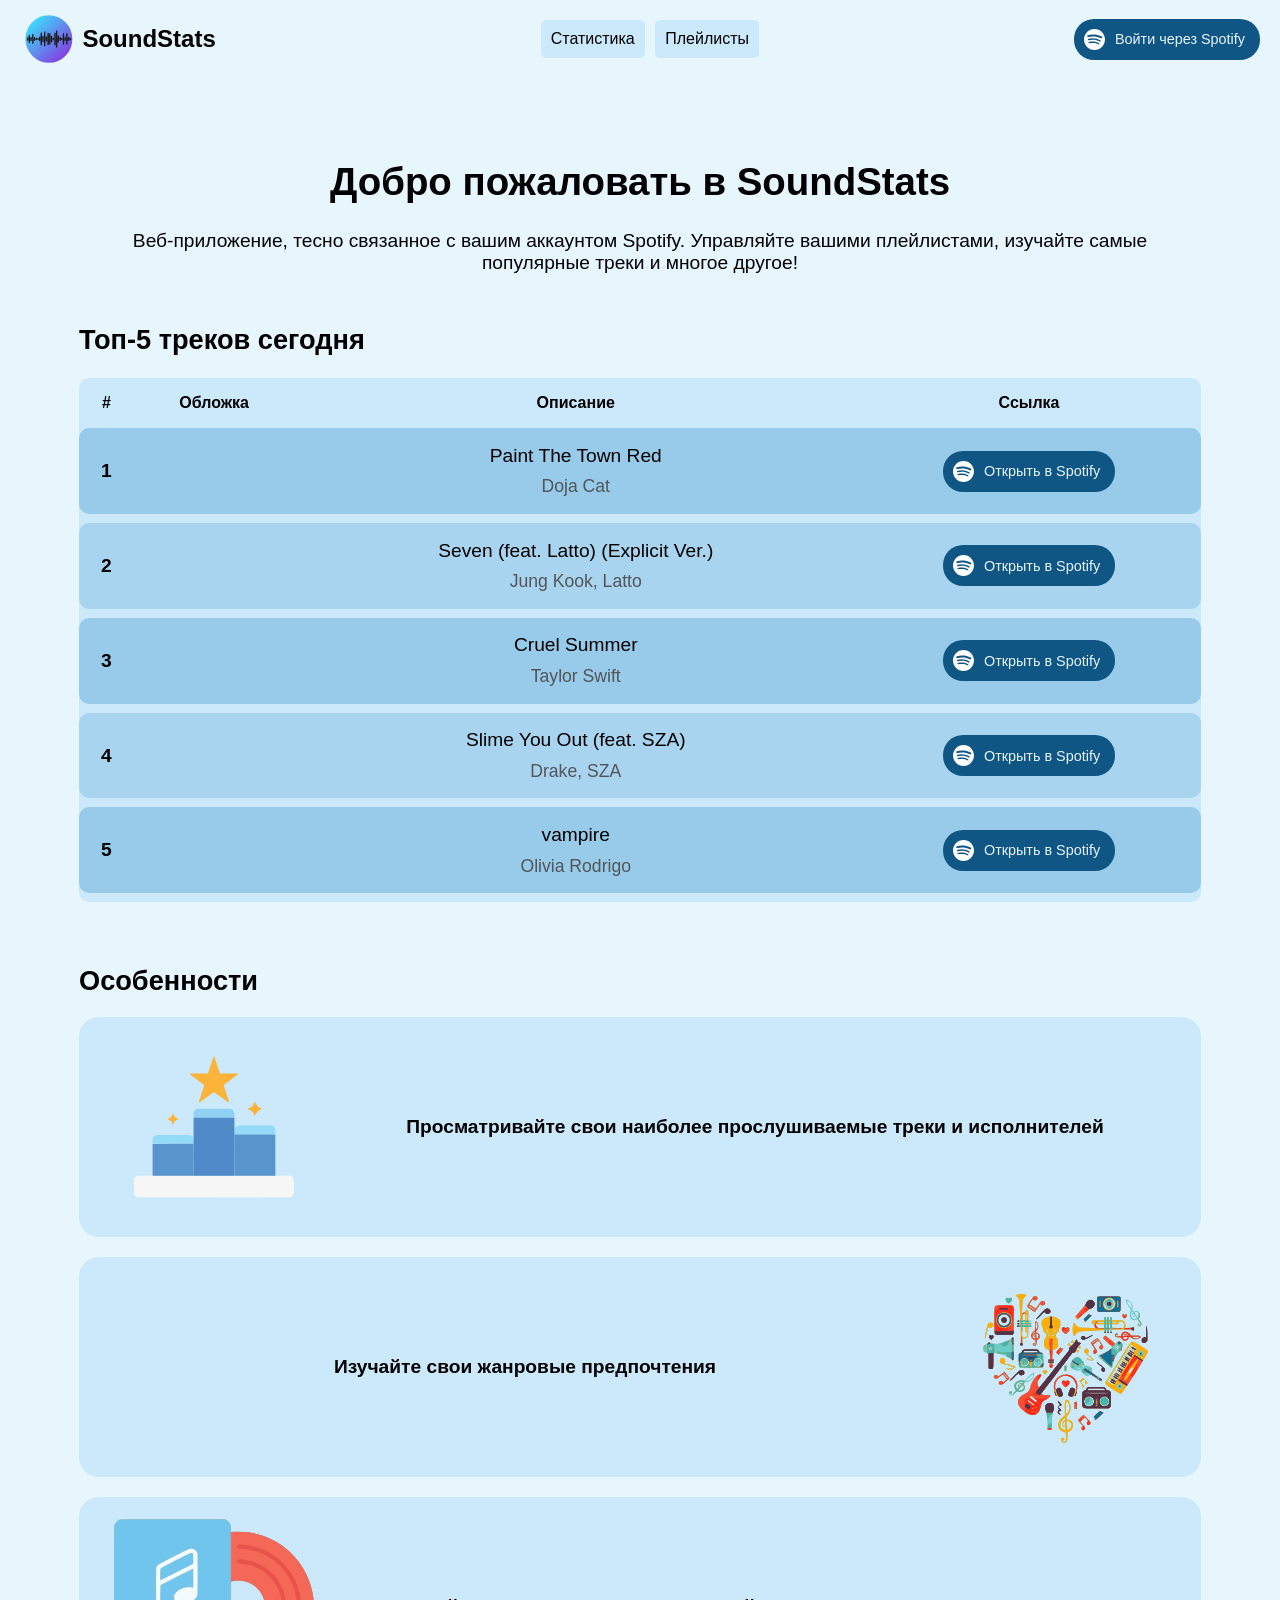
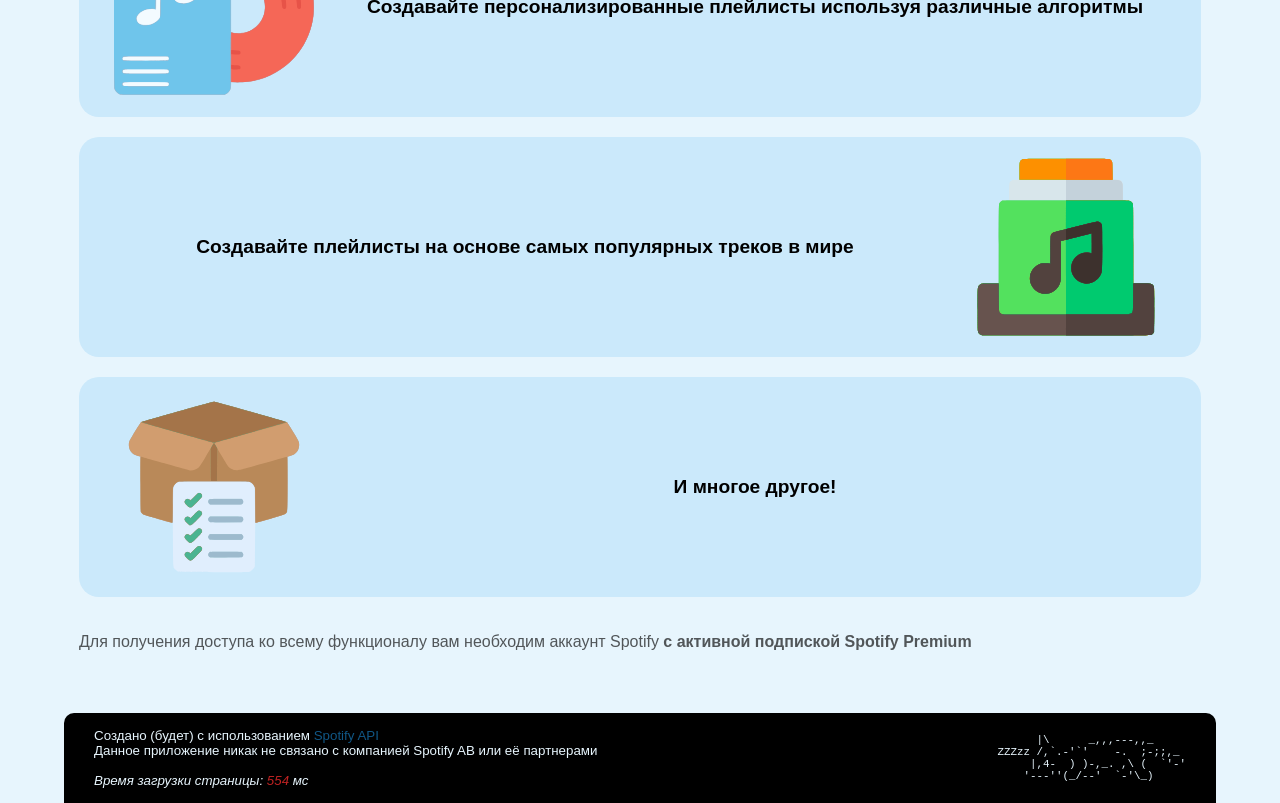
==== commit a41ce69e: "Merge branch 'bem-refactor'" ====
--- a/index.html
+++ b/index.html
@@ -30,7 +30,7 @@
         </ul>
     </nav>
     <a href="#" class="button button_primary button_iconed">
-        <img src="images/spotify_icon_alt.svg" alt="" class="button__spotify-logo">
+        <img src="images/spotify_icon_alt.svg" alt="" class="button__icon">
         <span class="button__text">Войти через Spotify</span>
     </a>
     <input type="checkbox" id="ham-toggle">
@@ -90,7 +90,7 @@
                     </td>
                     <td class="table__link table__cell">
                         <a href="https://open.spotify.com/track/2IGMVunIBsBLtEQyoI1Mu7" class="button button_primary button_iconed">
-                            <img src="images/spotify_icon_alt.svg" alt="" class="button__spotify-logo">
+                            <img src="images/spotify_icon_alt.svg" alt="" class="button__icon">
                             <span class="button__text">Открыть в Spotify</span>
                         </a>
                     </td>
@@ -106,7 +106,7 @@
                     </td>
                     <td class="table__link table__cell">
                         <a href="https://open.spotify.com/track/7x9aauaA9cu6tyfpHnqDLo" class="button button_primary button_iconed">
-                            <img src="images/spotify_icon_alt.svg" alt="" class="button__spotify-logo">
+                            <img src="images/spotify_icon_alt.svg" alt="" class="button__icon">
                             <span class="button__text">Открыть в Spotify</span>
                         </a>
                     </td>
@@ -122,7 +122,7 @@
                     </td>
                     <td class="table__link table__cell">
                         <a href="https://open.spotify.com/track/1BxfuPKGuaTgP7aM0Bbdwr" class="button button_primary button_iconed">
-                            <img src="images/spotify_icon_alt.svg" alt="" class="button__spotify-logo">
+                            <img src="images/spotify_icon_alt.svg" alt="" class="button__icon">
                             <span class="button__text">Открыть в Spotify</span>
                         </a>
                     </td>
@@ -138,7 +138,7 @@
                     </td>
                     <td class="table__link table__cell">
                         <a href="https://open.spotify.com/track/3RaCGXCiiMufRPoexXxGkV" class="button button_primary button_iconed">
-                            <img src="images/spotify_icon_alt.svg" alt="" class="button__spotify-logo">
+                            <img src="images/spotify_icon_alt.svg" alt="" class="button__icon">
                             <span class="button__text">Открыть в Spotify</span>
                         </a>
                     </td>
@@ -154,7 +154,7 @@
                     </td>
                     <td class="table__link table__cell">
                         <a href="https://open.spotify.com/track/1kuGVB7EU95pJObxwvfwKS" class="button button_primary button_iconed">
-                            <img src="images/spotify_icon_alt.svg" alt="" class="button__spotify-logo">
+                            <img src="images/spotify_icon_alt.svg" alt="" class="button__icon">
                             <span class="button__text">Открыть в Spotify</span>
                         </a>
                     </td>
--- a/css/outlines.css
+++ b/css/outlines.css
@@ -1,3 +1,27 @@
+@import "../common.blocks/page.css";
+@import "../common.blocks/header.css";
+@import "../common.blocks/logo.css";
+@import "../common.blocks/nav-menu.css";
+@import "../common.blocks/menu.css";
+@import "../common.blocks/nav-button.css";
+@import "../common.blocks/button.css";
+@import "../common.blocks/ham-menu.css";
+@import "../common.blocks/ham-button.css";
+
+@import "../common.blocks/main.css";
+@import "../common.blocks/welcome.css";
+@import "../common.blocks/top-tracks.css";
+@import "../common.blocks/table.css";
+@import "../common.blocks/flex-list.css";
+@import "../common.blocks/feature.css";
+@import "../common.blocks/generator.css";
+@import "../common.blocks/stats-container.css";
+@import "../common.blocks/plot.css";
+
+@import "../common.blocks/footer.css";
+@import "../common.blocks/link.css";
+
+
 :root {
     --text: #000000;
     --text-secondary: color-mix(in srgb, var(--text) 65%, var(--background));
@@ -11,512 +35,4 @@
 a {
     text-decoration: none;
     color: inherit;
-}
-
-.menu {
-    list-style: none;
-    margin: 0;
-    padding: 0;
-}
-
-.nav-button {
-    display: block;
-    background-color: var(--secondary);
-    border-radius: 5px;
-    color: var(--text);
-    text-align: center;
-    padding: 10px;
-    cursor: pointer;
-}
-
-.menu__nav-button {
-    margin: 0 3px;
-}
-
-.logo__icon {
-    display: inline-block;
-    width: 48px;
-    height: 48px;
-    vertical-align: middle;
-    margin: 5px;
-    -webkit-user-drag: none;
-}
-
-.logo__name {
-    display: inline-block;
-    color: var(--text);
-    vertical-align: middle;
-    margin: auto 10px auto 0;
-}
-
-.button {
-    height: 41px;
-    display: inline-flex;
-    border-radius: 20px;
-    vertical-align: middle;
-    padding: 0 15px;
-    align-items: center;
-    justify-content: center;
-    cursor: pointer;
-    border: none;
-}
-
-.button_iconed {
-    padding-left: 0;
-}
-
-.button_primary {
-    background-color: var(--primary);
-    color: var(--background);
-}
-
-.button_secondary {
-    background-color: var(--secondary);
-    color: var(--text);
-}
-
-.nav-menu {
-    flex-grow: 0;
-}
-
-.nav-menu__item {
-    display: inline-block;
-}
-
-.nav-button:hover {
-    background-color: color-mix(in srgb, var(--secondary) 90%, var(--accent));
-}
-
-.nav-button:active {
-    background-color: color-mix(in srgb, var(--secondary) 80%, var(--accent));
-}
-
-.button__spotify-logo {
-    float: left;
-    height: 21px;
-    width: 21px;
-    padding: 10px;
-    -webkit-user-drag: none;
-}
-
-.page {
-    color: var(--text);
-    background-color: var(--background);
-    font-family: "Trebuchet MS", sans-serif;
-}
-
-.page_header_fixed {
-    margin: 100px 0 0 0;
-}
-
-.header {
-    border-radius: 0 0 10px 10px;
-    box-sizing: border-box;
-    width: 100%;
-    background-color: var(--background);
-    display: flex;
-    flex-direction: row;
-    justify-content: space-between;
-    align-items: center;
-}
-
-.page__header {
-    padding: 10px 20px;
-}
-
-.header_fixed {
-    position: fixed;
-    top: 0;
-    z-index: 1;
-}
-
-.footer {
-    background-color: var(--text);
-    color: var(--background);
-    border-radius: 10px 10px 0 0;
-    font-size: smaller;
-    display: flex;
-    align-items: center;
-    justify-content: space-between;
-}
-
-.page__footer {
-    margin: 0 5vw;
-    padding: 5px 30px;
-}
-
-.footer__load-time {
-    font-style: italic;
-}
-
-#load-time {
-    color: var(--accent-alt);
-}
-
-.nav-button__text_active {
-    border-bottom: var(--accent) solid 2px;
-}
-
-.link {
-    color: var(--primary);
-}
-
-.main__inner {
-    margin: 0 5vw;
-    padding: 10px 15px;
-}
-
-.flex-list {
-    display: flex;
-    flex-direction: column;
-    row-gap: 20px;
-    margin: 4vh 0;
-}
-
-.flex-list__item {
-    background-color: var(--secondary);
-    border-radius: 20px;
-    padding: 10px 20px;
-}
-
-.feature {
-    display: flex;
-    align-items: center;
-}
-
-.feature__img {
-    width: 200px;
-    height: auto;
-    aspect-ratio: 1;
-    margin: 0 15px;
-}
-
-.feature:nth-child(even) {
-    flex-direction: row-reverse;
-}
-
-.feature__info {
-    align-self: center;
-    text-align: center;
-    flex-grow: 1;
-    font-weight: 600;
-    font-size: 1.2rem;
-}
-
-.flex-list__footer {
-    color: var(--text-secondary);
-}
-
-.welcome {
-    text-align: center;
-    font-size: 1.2rem;
-    margin: 50px 0;
-}
-
-.name_colored {
-    background: -webkit-linear-gradient(20deg, #00a2ff, #8046e3);
-    -webkit-background-clip: text;
-    -webkit-text-fill-color: transparent;
-}
-
-.button__text {
-    text-align: center;
-    font-size: 0.9rem;
-}
-
-#ham-toggle {
-    display: none;
-}
-
-.ham-button {
-    display: none;
-    align-items: center;
-    position: fixed;
-    right: 20px;
-    width: 26px;
-    height: 26px;
-    cursor: pointer;
-    z-index: 1;
-}
-
-.ham-button > span,
-.ham-button > span::before,
-.ham-button > span::after {
-    display: block;
-    position: absolute;
-    width: 100%;
-    height: 2px;
-    background-color: var(--primary);
-}
-.ham-button > span::before {
-    content: '';
-    top: -8px;
-}
-.ham-button > span::after {
-    content: '';
-    top: 8px;
-}
-
-.ham-menu {
-    position: fixed;
-    visibility: hidden;
-    top: 0;
-    right: -100%;
-    width: 270px;
-    height: 100%;
-    margin: 0;
-    padding: 60px 0;
-    list-style: none;
-    text-align: center;
-    background-color: var(--secondary);
-    box-shadow: var(--accent) -1px 0 10px;
-}
-
-.ham-menu__item {
-    display: block;
-    margin: 12px 36px;
-    color: var(--text);
-    font-size: larger;
-    font-weight: 600;
-}
-
-.ham-menu__item_active {
-    border-left: var(--accent) solid 2px;
-}
-
-.ham-menu__item:hover {
-    background-color: color-mix(in srgb, var(--secondary) 90%, var(--accent));
-}
-
-.ham-menu__item:active {
-    background-color: color-mix(in srgb, var(--secondary) 80%, var(--accent));
-}
-
-.ham-menu__link {
-    display: block;
-    cursor: pointer;
-    padding: 8px 0;
-}
-
-.footer__info {
-    padding: 10px 0;
-    flex-grow: 1;
-}
-
-.footer__ascii {
-    margin-left: 10px;
-}
-
-.button:hover {
-    filter: brightness(95%);
-}
-
-.button:active {
-    filter: brightness(85%);
-}
-
-.top-tracks {
-    margin: 40px 0;
-}
-
-.top-tracks__title {
-    font-size: 1.7rem;
-}
-
-.table {
-    background-color: var(--secondary);
-    width: 100%;
-    border-radius: 10px;
-    border-spacing: 0 1vh;
-}
-
-.table_inner {
-    background-color: color-mix(in srgb, var(--secondary) 90%, var(--accent));
-}
-
-.flex-list__header {
-    margin-bottom: 0;
-    font-size: 1.7rem;
-}
-
-.table__cell {
-    padding: 7px 10px;
-}
-
-.table__cover-img {
-    height: 120px;
-    box-shadow: 5px 5px 5px var(--accent);
-}
-
-.table__row {
-    vertical-align: middle;
-    text-align: center;
-    background-color: color-mix(in srgb, var(--secondary) 70%, var(--accent));
-}
-
-.table__row>td:first-child, .table__row>th:first-child {
-    border-radius: 10px 0 0 10px;
-}
-
-.table__row>td:last-child, .table__row>th:last-child {
-    border-radius: 0 10px 10px 0;
-}
-
-.table__row:nth-child(even) {
-    background-color: color-mix(in srgb, var(--secondary) 80%, var(--accent));
-}
-
-.table__info-primary {
-    font-size: 1.2rem;
-    margin: 0.6rem;
-}
-
-.table__info-secondary {
-    font-size: 1.1rem;
-    color: var(--text-secondary);
-    margin: 0.6rem;
-}
-
-.table__index {
-    font-size: 1.2rem;
-    font-weight: 700;
-}
-
-.generator {
-    display: grid;
-    grid-template-columns: 5fr 1fr;
-    grid-template-rows: min-content 1fr min-content;
-    grid-template-areas:
-        "header header"
-        "info button"
-        "status button";
-    gap: 0 10px;
-    align-items: center;
-}
-
-.generator__header {
-    grid-area: header;
-}
-
-.generator__info {
-    grid-area: info;
-    margin: 0.5rem 0;
-}
-
-.generator__button {
-    grid-area: button;
-}
-
-.generator__status {
-    grid-area: status;
-    margin: 0.5rem 0;
-    color: var(--accent-alt);
-    font-style: italic;
-}
-
-.stats-container {
-    display: grid;
-    grid-template-areas:
-        'top-artists tracks-analysis'
-        'top-tracks top-tracks'
-        'top-genres like-tracks '
-        'like-artists like-tracks';
-    grid-template-columns: repeat(2, 1fr);
-    grid-template-rows: 1fr min-content 1fr;
-    width: 100%;
-    gap: 2vw;
-    margin: 3vh 0;
-}
-
-.stats-container__item {
-    border-radius: 10px;
-    background-color: var(--secondary);
-    padding: 10px;
-    display: flex;
-    flex-direction: column;
-}
-
-.user-top-tracks {
-    grid-area: top-tracks;
-
-}
-
-.user-top-genres {
-    grid-area: top-genres;
-}
-
-.user-top-artists {
-    grid-area: top-artists;
-}
-
-.user-tracks-analysis {
-    grid-area: tracks-analysis;
-}
-
-.user-like-tracks {
-    grid-area: like-tracks;
-}
-
-.user-like-artists {
-    grid-area: like-artists;
-}
-
-#top-genres-plot, #tracks-analysis-plot {
-    flex-grow: 1;
-}
-
-
-@media screen and (max-width: 700px) {
-    .nav-menu, .header .button {
-        display: none;
-    }
-    .ham-button {
-        display: flex;
-    }
-    .footer__ascii {
-        display: none;
-    }
-    .table__cover-img {
-        height: 96px;
-    }
-    #ham-toggle:checked ~ .ham-menu {
-        visibility: visible;
-        right: 0;
-    }
-}
-
-@media screen and (max-width: 600px) {
-    .flex-list .feature {
-        flex-direction: column-reverse;
-    }
-    .feature__img {
-        width: 150px;
-    }
-    .table__cover-img {
-        height: 64px;
-    }
-    .table__cell {
-        padding: 5px;
-    }
-    .main__inner {
-        margin: 0;
-        padding: 10px 2vw;
-    }
-    .page__footer {
-        margin: 0;
-    }
-}
-
-@media screen and (max-width: 1000px) {
-    .stats-container {
-        grid-template-areas:
-            'top-artists'
-            'tracks-analysis'
-            'top-tracks'
-            'top-genres'
-            'like-artists'
-            'like-tracks';
-        grid-template-columns: 1fr;
-        grid-template-rows: 1fr 1fr min-content 1fr;
-    }
-}
+}
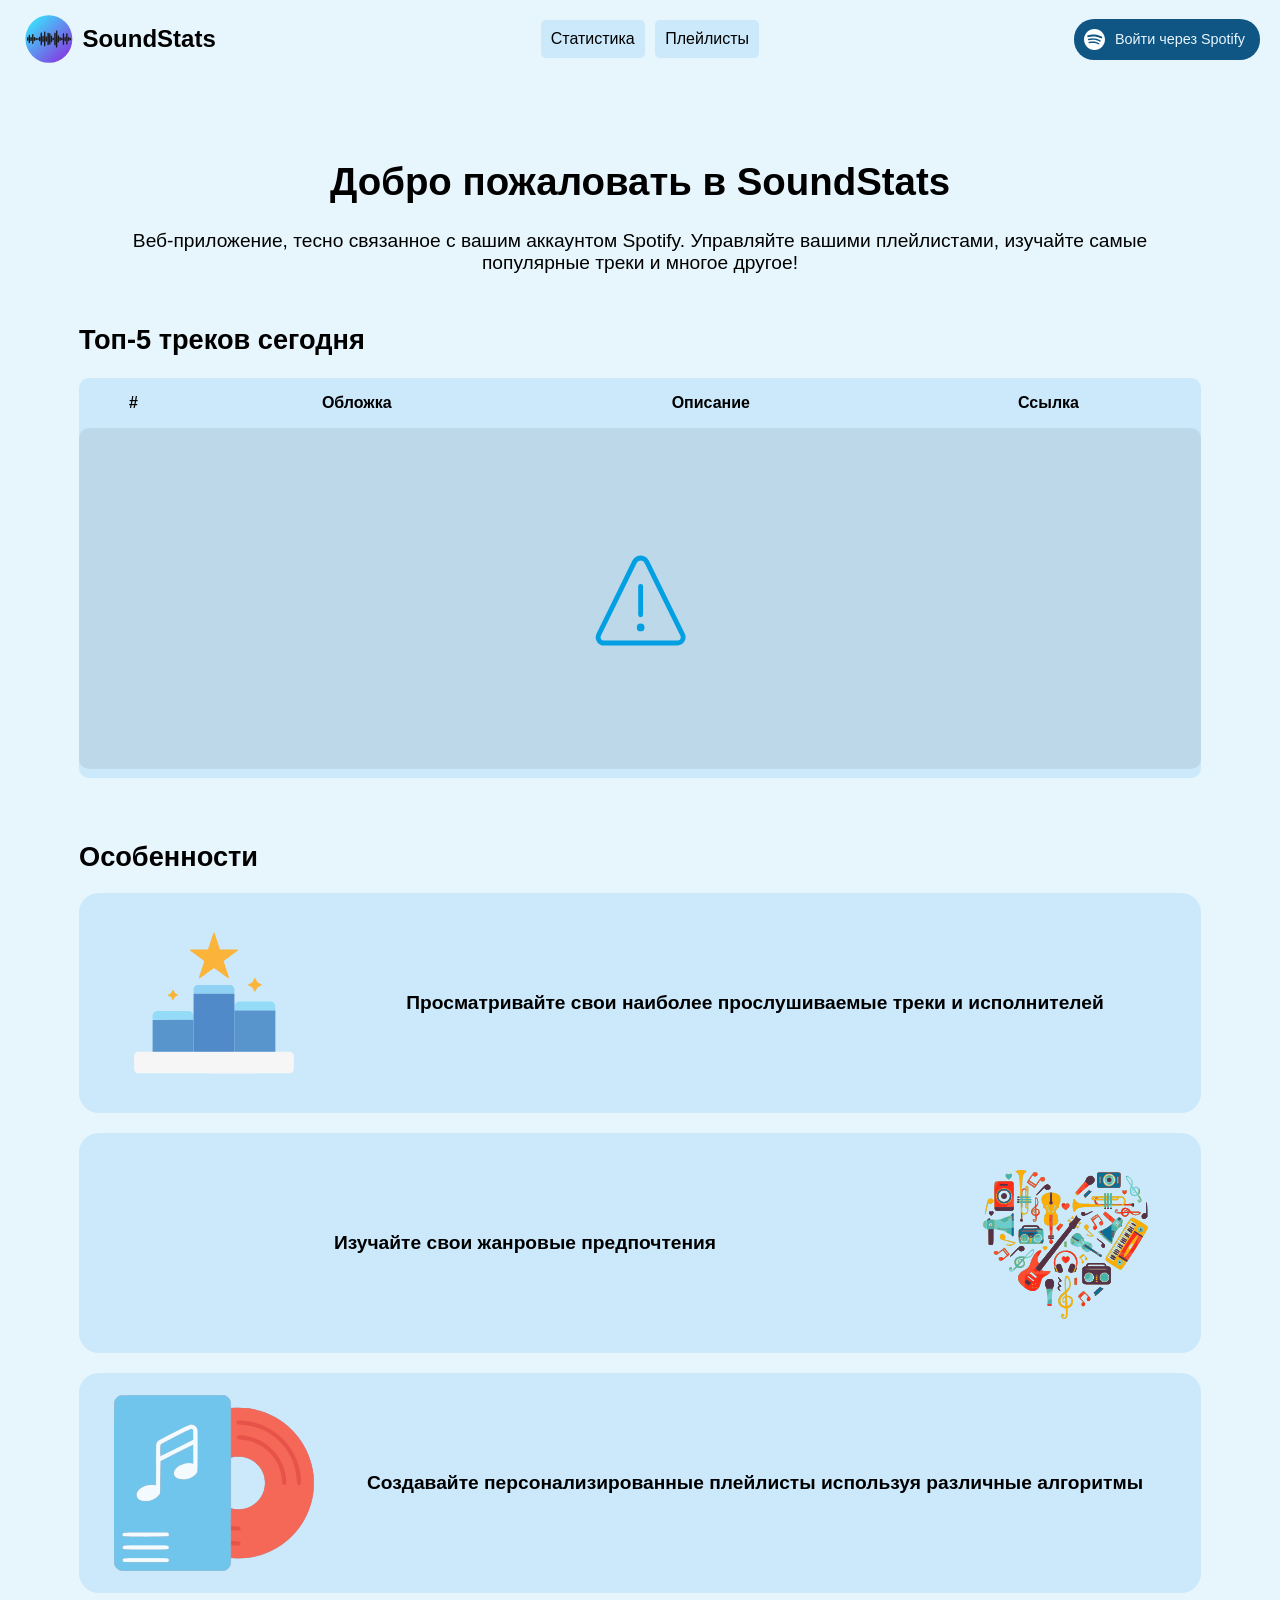
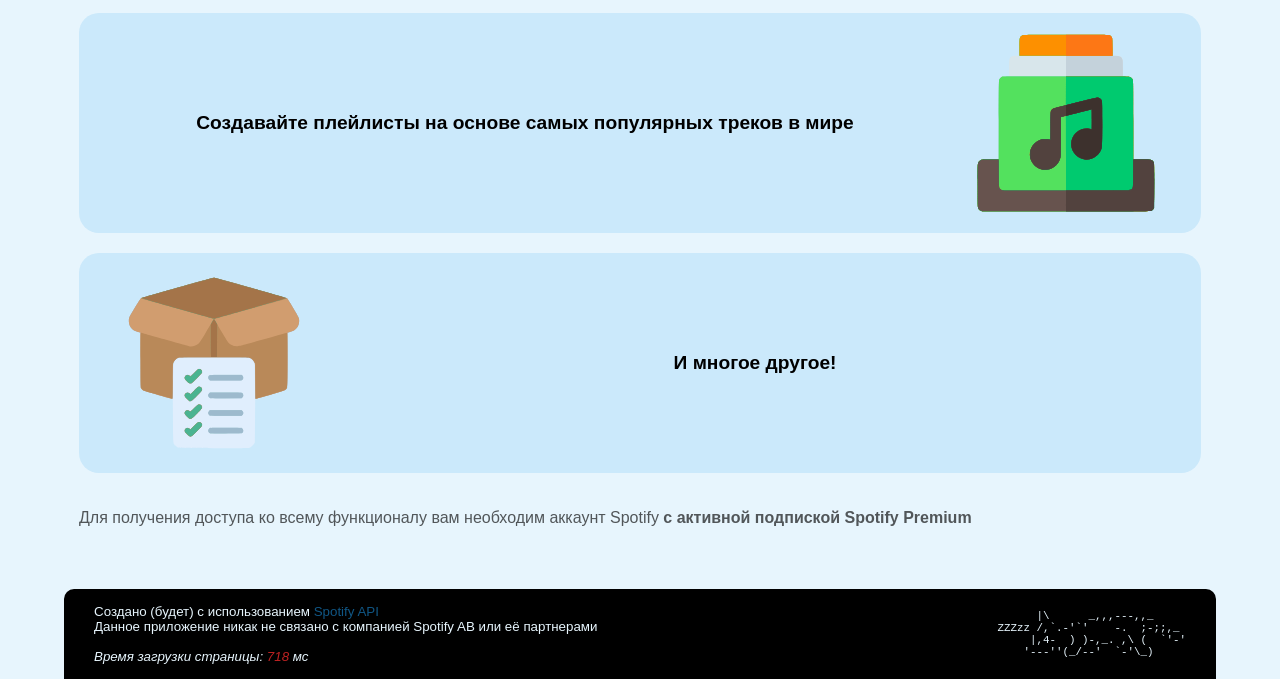
==== commit 45139936: "lab 6" ====
--- a/index.html
+++ b/index.html
@@ -6,6 +6,7 @@
     <meta name="viewport" content="user-scalable=no, initial-scale=1.0, maximum-scale=1.0, width=device-width">
     <link rel="stylesheet" href="css/outlines.css">
     <script src="js/pageLoad.js"></script>
+    <script src="js/index.js"></script>
     <title>SoundStats</title>
 </head>
 
@@ -69,7 +70,7 @@
             <h2 class="top-tracks__title">Топ-5 треков
                 <time datetime="2023-09-19">сегодня</time>
             </h2>
-            <table class="table">
+            <table class="table" id="top-tracks-table">
                 <thead class="table__header">
                 <tr>
                     <th class="table__cell">#</th>
@@ -78,88 +79,7 @@
                     <th class="table__cell">Ссылка</th>
                 </tr>
                 </thead>
-                <tbody>
-                <tr class="table__row">
-                    <td class="table__index table__cell">1</td>
-                    <td class="table__cover table__cell">
-                        <img src="https://i.scdn.co/image/ab67616d0000b2737acee948ecac8380c1b6ce30" class="table__cover-img" alt="">
-                    </td>
-                    <td class="table__info table__cell">
-                        <p class="table__info-primary">Paint The Town Red</p>
-                        <p class="table__info-secondary">Doja Cat</p>
-                    </td>
-                    <td class="table__link table__cell">
-                        <a href="https://open.spotify.com/track/2IGMVunIBsBLtEQyoI1Mu7" class="button button_primary button_iconed">
-                            <img src="images/spotify_icon_alt.svg" alt="" class="button__icon">
-                            <span class="button__text">Открыть в Spotify</span>
-                        </a>
-                    </td>
-                </tr>
-                <tr class="table__row">
-                    <td class="table__index table__cell">2</td>
-                    <td class="table__cover table__cell">
-                        <img src="https://i.scdn.co/image/ab67616d0000b273bf5cce5a0e1ed03a626bdd74" class="table__cover-img" alt="">
-                    </td>
-                    <td class="table__info table__cell">
-                        <p class="table__info-primary">Seven (feat. Latto) (Explicit Ver.)</p>
-                        <p class="table__info-secondary">Jung Kook, Latto</p>
-                    </td>
-                    <td class="table__link table__cell">
-                        <a href="https://open.spotify.com/track/7x9aauaA9cu6tyfpHnqDLo" class="button button_primary button_iconed">
-                            <img src="images/spotify_icon_alt.svg" alt="" class="button__icon">
-                            <span class="button__text">Открыть в Spotify</span>
-                        </a>
-                    </td>
-                </tr>
-                <tr class="table__row">
-                    <td class="table__index table__cell">3</td>
-                    <td class="table__cover table__cell">
-                        <img src="https://i.scdn.co/image/ab67616d0000b273e787cffec20aa2a396a61647" class="table__cover-img" alt="">
-                    </td>
-                    <td class="table__info table__cell">
-                        <p class="table__info-primary">Cruel Summer</p>
-                        <p class="table__info-secondary">Taylor Swift</p>
-                    </td>
-                    <td class="table__link table__cell">
-                        <a href="https://open.spotify.com/track/1BxfuPKGuaTgP7aM0Bbdwr" class="button button_primary button_iconed">
-                            <img src="images/spotify_icon_alt.svg" alt="" class="button__icon">
-                            <span class="button__text">Открыть в Spotify</span>
-                        </a>
-                    </td>
-                </tr>
-                <tr class="table__row">
-                    <td class="table__index table__cell">4</td>
-                    <td class="table__cover table__cell">
-                        <img src="https://i.scdn.co/image/ab67616d0000b2733b2df9103b8b1bad69ec4aa9" class="table__cover-img" alt="">
-                    </td>
-                    <td class="table__info table__cell">
-                        <p class="table__info-primary">Slime You Out (feat. SZA)</p>
-                        <p class="table__info-secondary">Drake, SZA</p>
-                    </td>
-                    <td class="table__link table__cell">
-                        <a href="https://open.spotify.com/track/3RaCGXCiiMufRPoexXxGkV" class="button button_primary button_iconed">
-                            <img src="images/spotify_icon_alt.svg" alt="" class="button__icon">
-                            <span class="button__text">Открыть в Spotify</span>
-                        </a>
-                    </td>
-                </tr>
-                <tr class="table__row">
-                    <td class="table__index table__cell">5</td>
-                    <td class="table__cover table__cell">
-                        <img src="https://i.scdn.co/image/ab67616d0000b273e85259a1cae29a8d91f2093d" class="table__cover-img" alt="">
-                    </td>
-                    <td class="table__info table__cell">
-                        <p class="table__info-primary">vampire</p>
-                        <p class="table__info-secondary">Olivia Rodrigo</p>
-                    </td>
-                    <td class="table__link table__cell">
-                        <a href="https://open.spotify.com/track/1kuGVB7EU95pJObxwvfwKS" class="button button_primary button_iconed">
-                            <img src="images/spotify_icon_alt.svg" alt="" class="button__icon">
-                            <span class="button__text">Открыть в Spotify</span>
-                        </a>
-                    </td>
-                </tr>
-                </tbody>
+                <tbody id="top-tracks-tb"></tbody>
             </table>
         </article>
 
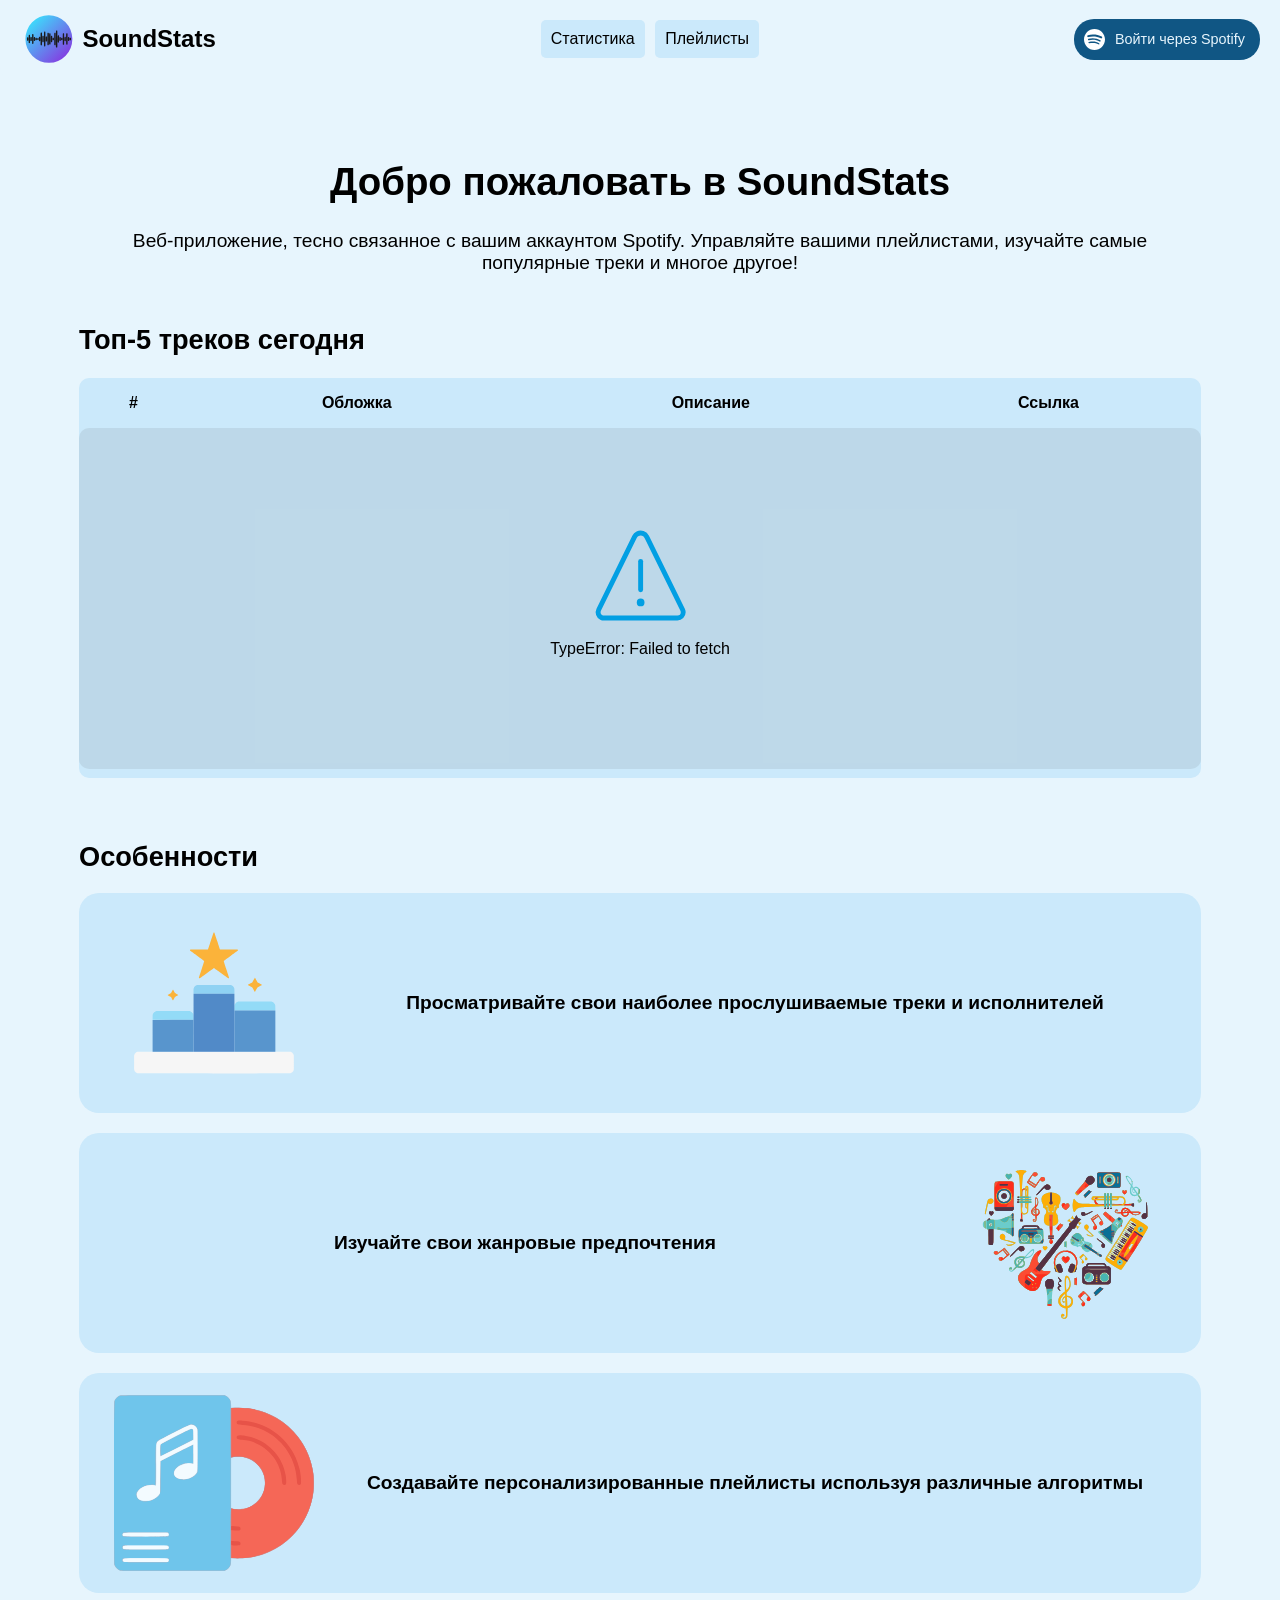
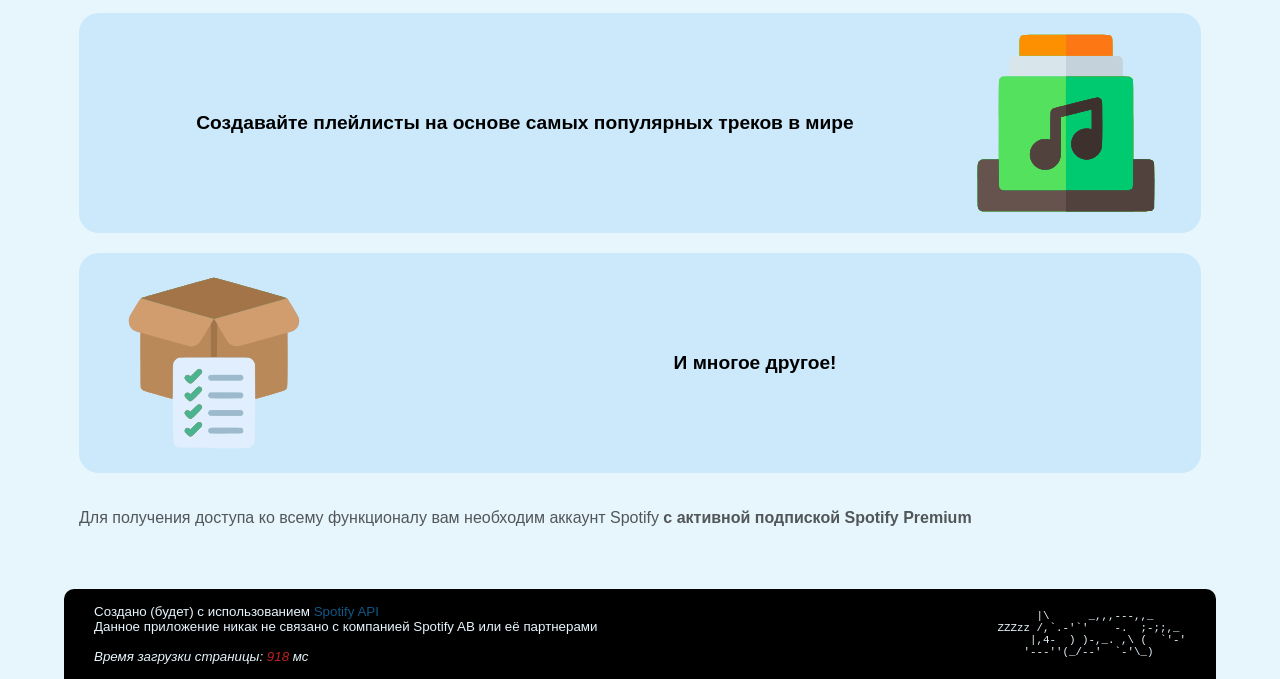
==== commit be4256bd: "fix overlay" ====
--- a/index.html
+++ b/index.html
@@ -79,7 +79,16 @@
                     <th class="table__cell">Ссылка</th>
                 </tr>
                 </thead>
-                <tbody id="top-tracks-tb"></tbody>
+                <tbody id="top-tracks-tb">
+                    <tr>
+                        <td>
+                            <div class="overlay" id="preloader">
+                                <img src="images/loading.gif" height="100">
+                                <p>Загрузка</p>
+                            </div>
+                        </td>
+                    </tr>
+                </tbody>
             </table>
         </article>
 
--- a/css/outlines.css
+++ b/css/outlines.css
@@ -17,6 +17,7 @@
 @import "../common.blocks/generator.css";
 @import "../common.blocks/stats-container.css";
 @import "../common.blocks/plot.css";
+@import "../common.blocks/overlay.css";
 
 @import "../common.blocks/footer.css";
 @import "../common.blocks/link.css";
